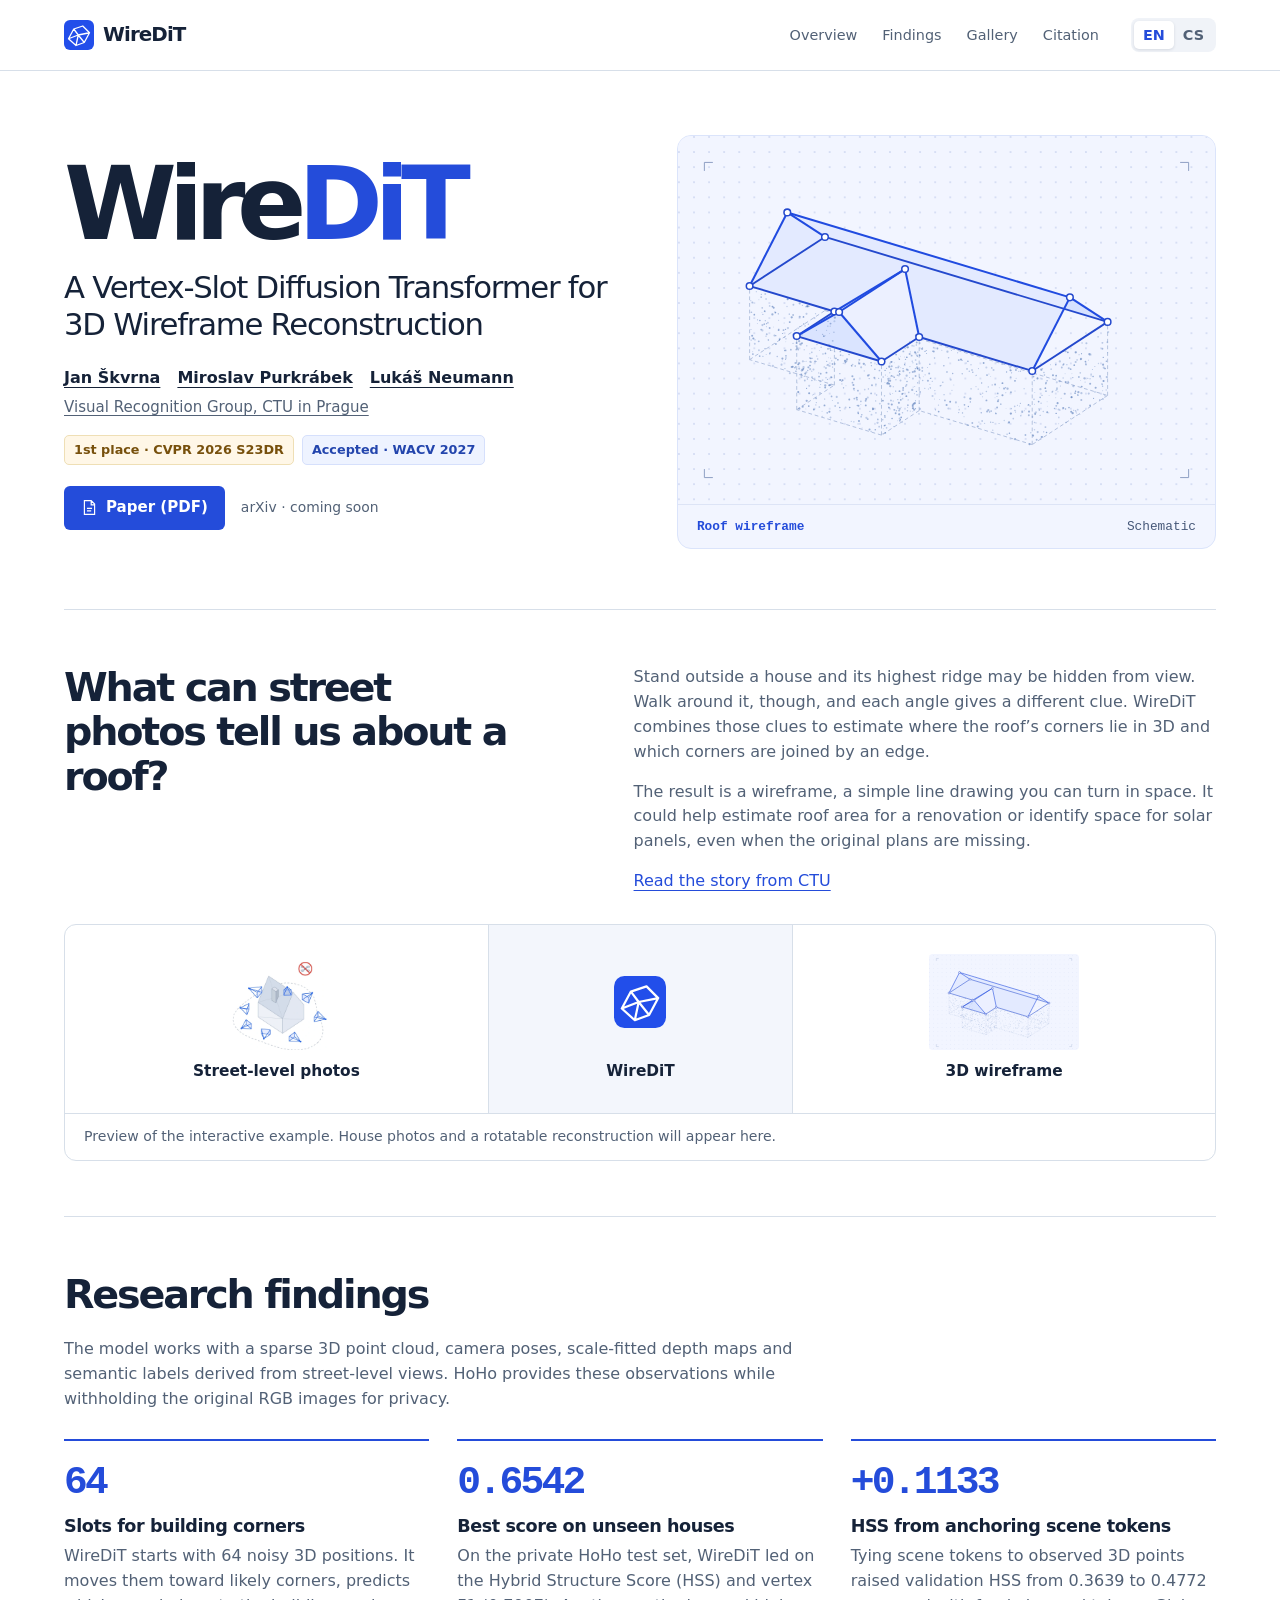
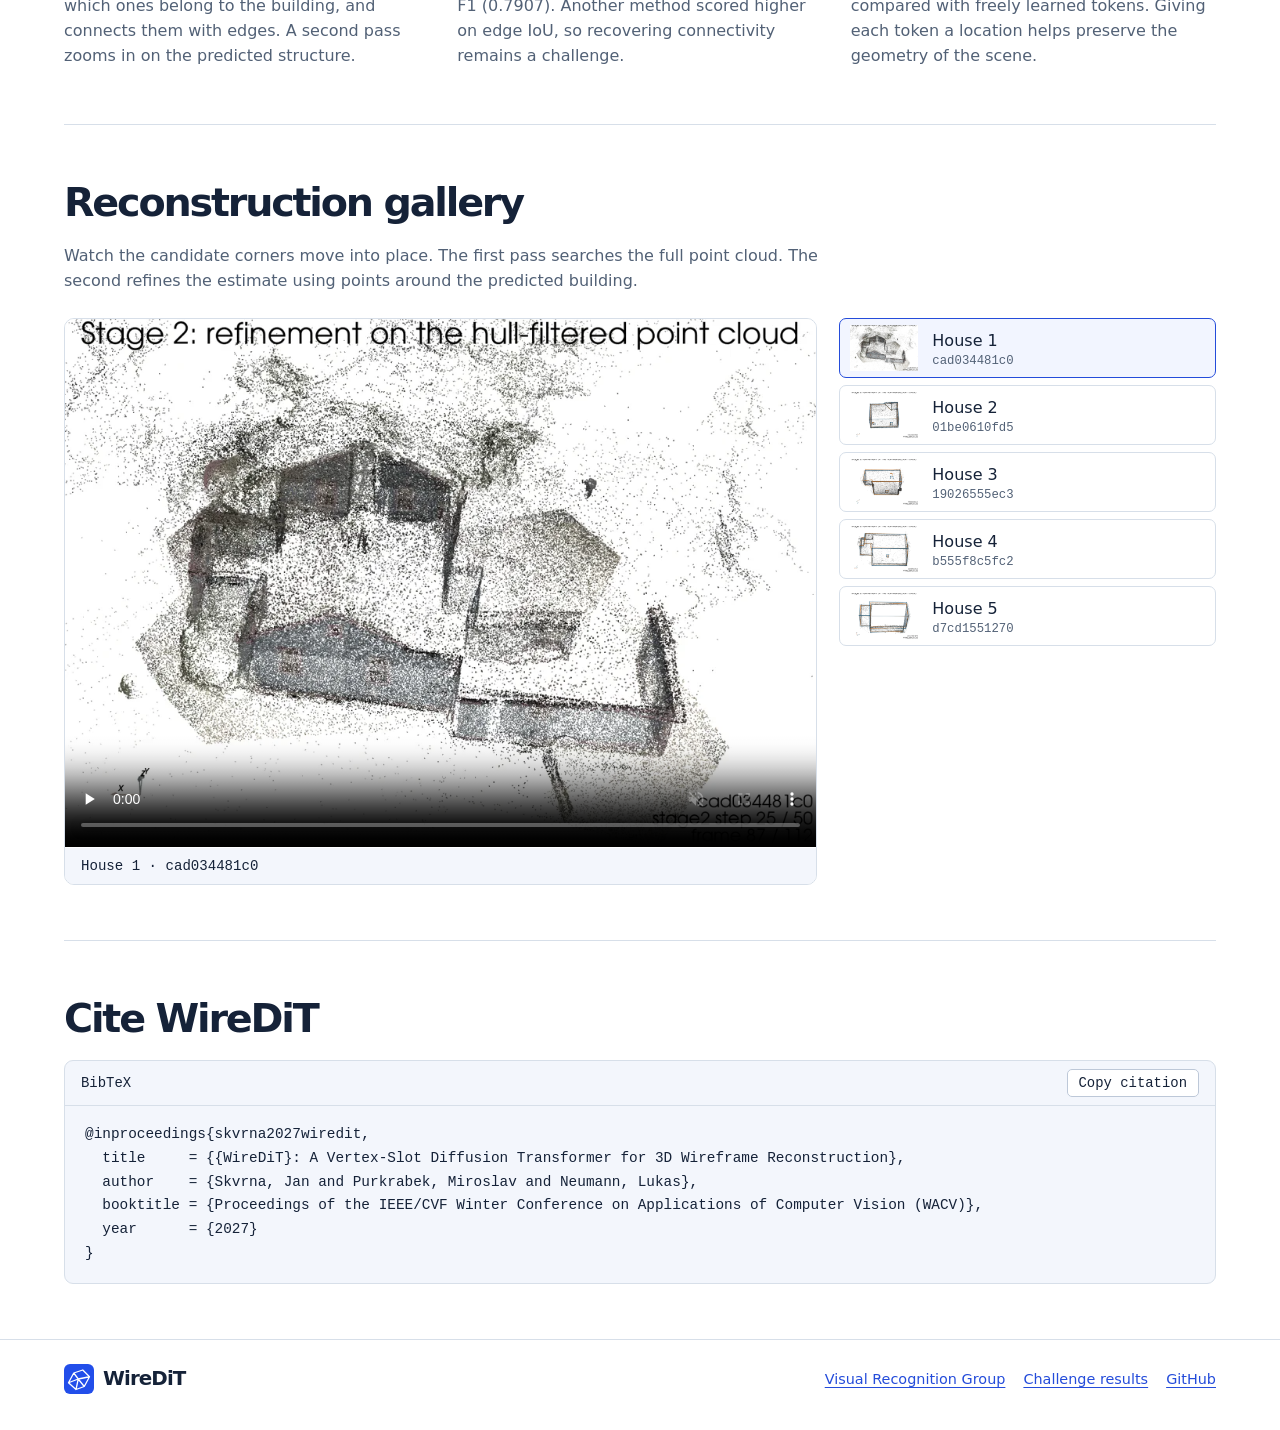
==== index.html @ dc3fe250 "Publish the bilingual WireDiT project website and reconstruction gallery" ====
<!doctype html>
<html lang="en">
<head>
<meta charset="utf-8">
<meta name="viewport" content="width=device-width,initial-scale=1">
<title>WireDiT · A Vertex-Slot Diffusion Transformer for 3D Wireframe Reconstruction</title>
<meta name="description" content="WireDiT reconstructs the corners and edges of a roof from street-level observations. Explore the method and watch it reconstruct five houses.">
<link rel="icon" href="./assets/mark.svg">
<link rel="stylesheet" href="./style.css">
<link rel="canonical" href="/WireDiT/">
<link rel="alternate" hreflang="en" href="/WireDiT/">
<link rel="alternate" hreflang="cs" href="/WireDiT/cs/">
<script src="./language.js">
</script>
<script defer src="./site.js">
</script>
</head>
<body>
<header>
<div class="wrap top">
<a class="brand" href="#top">
<img alt="" src="./assets/mark.svg">WireDiT</a>
<nav aria-label="Page sections">
<a href="#overview">Overview</a>
<a href="#findings">Findings</a>
<a href="#gallery">Gallery</a>
<a href="#citation">Citation</a>
</nav>
<div class="lang" aria-label="Language">
<a data-lang="en" lang="en" aria-label="English" aria-current="true" href="./?lang=en">EN</a>
<a data-lang="cs" lang="cs" aria-label="Čeština"  href="./cs/?lang=cs">CS</a>
</div>
</div>
</header>
<main class="wrap" id="top">
<section class="hero">
<div>
<h1>Wire<span>DiT</span>
</h1>
<p class="subtitle">A Vertex-Slot Diffusion Transformer for 3D Wireframe Reconstruction</p>
<div class="authors">
<a href="https://jskvrna.github.io/">Jan Škvrna</a>
<a href="https://mirapurkrabek.github.io/">Miroslav Purkrábek</a>
<a href="https://cmp.felk.cvut.cz/~neumann/">Lukáš Neumann</a>
</div>
<a class="aff" href="https://vrg.fel.cvut.cz/">Visual Recognition Group, CTU in Prague</a>
<div class="badges">
<a class="badge award" href="https://s23dr.github.io/2026/prizes.html">1st place · CVPR 2026 S23DR</a>
<span class="badge">Accepted · WACV 2027</span>
</div>
<div class="actions">
<a class="button" href="./assets/WireDiT.pdf">
<svg viewBox="0 0 20 20" fill="none" stroke="currentColor" stroke-width="1.4" aria-hidden="true">
<path d="M4 2h8l4 4v12H4z M12 2v5h4M7 11h6m-6 3h5"/>
</svg>Paper (PDF)</a>
<span class="pending">arXiv · coming soon</span>
</div>
</div>
<figure>
<img src="./assets/roof.svg" width="570" height="390" style="height:auto" alt="Axonometric drawing of a gabled roof with connected vertices and a sparse cloud of façade points.">
<figcaption>
<span class="blue-line">Roof wireframe</span>
<span>Schematic</span>
</figcaption>
</figure>
</section>
<section id="overview" class="section">
<div class="intro">
<h2>What can street photos tell us about a roof?</h2>
<div>
<p>Stand outside a house and its highest ridge may be hidden from view. Walk around it, though, and each angle gives a different clue. WireDiT combines those clues to estimate where the roof’s corners lie in 3D and which corners are joined by an edge.</p>
<p>The result is a wireframe, a simple line drawing you can turn in space. It could help estimate roof area for a renovation or identify space for solar panels, even when the original plans are missing.</p>
<a href="https://cyber.felk.cvut.cz/news/phd-students-win-international-competition-with-ai-for-3d-roof-reconstruction/">Read the story from CTU</a>
</div>
</div>
<figure class="pipeline">
<div class="stages">
<div class="stage">
<img src="./assets/paper-capture.webp" alt="">
<b>Street-level photos</b>
</div>
<div class="stage mid">
<img alt="" src="./assets/mark.svg">
<b>WireDiT</b>
</div>
<div class="stage out">
<img src="./assets/roof.svg" alt="">
<b>3D wireframe</b>
</div>
</div>
<figcaption>Preview of the interactive example. House photos and a rotatable reconstruction will appear here.</figcaption>
</figure>
</section>
<section class="section" id="findings">
<h2>Research findings</h2>
<p>The model works with a sparse 3D point cloud, camera poses, scale-fitted depth maps and semantic labels derived from street-level views. HoHo provides these observations while withholding the original RGB images for privacy.</p>
<div class="findings">
<article class="finding">
<strong>64</strong>
<h3>Slots for building corners</h3>
<p>WireDiT starts with 64 noisy 3D positions. It moves them toward likely corners, predicts which ones belong to the building, and connects them with edges. A second pass zooms in on the predicted structure.</p>
</article>
<article class="finding">
<strong>0.6542</strong>
<h3>Best score on unseen houses</h3>
<p>On the private HoHo test set, WireDiT led on the Hybrid Structure Score (HSS) and vertex F1 (0.7907). Another method scored higher on edge IoU, so recovering connectivity remains a challenge.</p>
</article>
<article class="finding">
<strong>+0.1133</strong>
<h3>HSS from anchoring scene tokens</h3>
<p>Tying scene tokens to observed 3D points raised validation HSS from 0.3639 to 0.4772 compared with freely learned tokens. Giving each token a location helps preserve the geometry of the scene.</p>
</article>
</div>
</section>
<section class="section" id="gallery">
<h2>Reconstruction gallery</h2>
<p>Watch the candidate corners move into place. The first pass searches the full point cloud. The second refines the estimate using points around the predicted building.</p>
<div class="gallery" data-assets="./assets/">
<figure class="player">
<video controls playsinline muted loop preload="none" aria-labelledby="scene-title" poster="./assets/cad034481c0.webp" src="./assets/cad034481c0.mp4">
</video>
<figcaption id="scene-title" aria-live="polite">House 1 · cad034481c0</figcaption>
</figure>
<div class="choices" role="group" aria-label="Select a reconstruction">
<button type="button" data-id="cad034481c0" data-label="House 1" aria-pressed="true">
<img alt="" loading="lazy" src="./assets/cad034481c0.webp">
<span>House 1<small>cad034481c0</small>
</span>
</button>
<button type="button" data-id="01be0610fd5" data-label="House 2" aria-pressed="false">
<img alt="" loading="lazy" src="./assets/01be0610fd5.webp">
<span>House 2<small>01be0610fd5</small>
</span>
</button>
<button type="button" data-id="19026555ec3" data-label="House 3" aria-pressed="false">
<img alt="" loading="lazy" src="./assets/19026555ec3.webp">
<span>House 3<small>19026555ec3</small>
</span>
</button>
<button type="button" data-id="b555f8c5fc2" data-label="House 4" aria-pressed="false">
<img alt="" loading="lazy" src="./assets/b555f8c5fc2.webp">
<span>House 4<small>b555f8c5fc2</small>
</span>
</button>
<button type="button" data-id="d7cd1551270" data-label="House 5" aria-pressed="false">
<img alt="" loading="lazy" src="./assets/d7cd1551270.webp">
<span>House 5<small>d7cd1551270</small>
</span>
</button>
</div>
</div>
</section>
<section class="section" id="citation">
<h2>Cite WireDiT</h2>
<div class="citation">
<div class="cithead">
<span>BibTeX</span>
<button id="copy" type="button" data-ok="Copied" data-fail="Select and copy below" aria-live="polite">Copy citation</button>
</div>
<pre id="bib">@inproceedings{skvrna2027wiredit,
  title     = {{WireDiT}: A Vertex-Slot Diffusion Transformer for 3D Wireframe Reconstruction},
  author    = {Skvrna, Jan and Purkrabek, Miroslav and Neumann, Lukas},
  booktitle = {Proceedings of the IEEE/CVF Winter Conference on Applications of Computer Vision (WACV)},
  year      = {2027}
}</pre>
</div>
</section>
</main>
<footer>
<div class="wrap">
<a class="brand" href="#top">
<img alt="" src="./assets/mark.svg">WireDiT</a>
<div class="links">
<a href="https://vrg.fel.cvut.cz/">Visual Recognition Group</a>
<a href="https://s23dr.github.io/2026/prizes.html">Challenge results</a>
<a href="https://github.com/jskvrna/WireDiT">GitHub</a>
</div>
</div>
</footer>
</body>
</html>
---- style.css ----
:root {
  color-scheme:light;
  --ink:#152238;
  --blue:#244cda;
  --muted:#526176;
  --line:#d7dfe9;
  --panel:#f3f6fc;
  --mono:ui-monospace,SFMono-Regular,Consolas,monospace;
}
* {
  box-sizing:border-box;
}
html {
  scroll-behavior:smooth;
  scroll-padding-top:20px;
}
body {
  margin:0;
  background:#fff;
  color:var(--ink);
  font:16px/1.56 system-ui,-apple-system,BlinkMacSystemFont,"Segoe UI",sans-serif;
}
a {
  color:var(--blue);
  text-underline-offset:.22em;
}
a:hover {
  text-decoration:underline;
}
button,a {
  touch-action:manipulation;
}
button {
  cursor:pointer;
  font:inherit;
}
a:focus-visible,button:focus-visible,summary:focus-visible {
  outline:3px solid #f79538;
  outline-offset:4px;
}
.wrap {
  width:min(1180px,90%);
  margin:auto;
}
header {
  border-bottom:1px solid var(--line);
}
.top {
  min-height:70px;
  display:flex;
  align-items:center;
  gap:32px;
}
.brand {
  display:inline-flex;
  align-items:center;
  gap:9px;
  font-weight:780;
  letter-spacing:-.045em;
  color:var(--ink);
  font-size:1.24rem;
  text-decoration:none;
}
.brand img {
  width:30px;
}
nav {
  display:flex;
  gap:25px;
  margin-left:auto;
}
nav a,.lang a {
  color:var(--muted);
  font-size:.9rem;
  text-decoration:none;
}
.lang {
  display:flex;
  padding:3px;
  background:#f0f3f8;
  border-radius:8px;
}
.lang a {
  padding:3px 9px;
  border-radius:5px;
  font-weight:640;
}
.lang [aria-current] {
  color:var(--blue);
  background:white;
  box-shadow:0 1px 3px #15223820;
}
.hero {
  display:grid;
  grid-template-columns:1.03fr 1fr;
  align-items:center;
  gap:5%;
  padding:64px 0 60px;
}
.hero h1 {
  font-size:clamp(4rem,8vw,7.5rem);
  line-height:.98;
  letter-spacing:-.083em;
  margin:0 0 15px;
  font-weight:750;
}
.hero h1 span {
  color:var(--blue);
}
.subtitle {
  font-size:clamp(1.45rem,2.4vw,2.1rem);
  line-height:1.18;
  letter-spacing:-.041em;
  font-weight:540;
  margin:0 0 24px;
  max-width:28ch;
}
.authors {
  display:flex;
  flex-wrap:wrap;
  gap:4px 17px;
}
.authors a {
  font-weight:620;
  color:var(--ink);
}
.aff {
  display:inline-block;
  color:var(--muted);
  font-size:.94rem;
  margin:5px 0 16px;
}
.badges,.actions {
  display:flex;
  gap:8px;
  align-items:center;
  flex-wrap:wrap;
}
.badge {
  font-size:.8rem;
  font-weight:650;
  text-decoration:none;
  border:1px solid #d6e0fc;
  border-radius:5px;
  padding:4px 9px;
  background:#eef3ff;
  color:#2345ad;
}
.award {
  background:#fff7e7;
  border-color:#efdfb5;
  color:#77500c;
}
.actions {
  margin-top:21px;
  gap:16px;
}
.button {
  display:inline-flex;
  align-items:center;
  gap:8px;
  background:var(--blue);
  color:white;
  padding:10px 17px;
  border-radius:6px;
  font-weight:630;
  font-size:.94rem;
  text-decoration:none;
}
.button:hover {
  background:#193bad;
  text-decoration:none;
}
.button svg {
  width:17px;
}
.pending {
  color:var(--muted);
  font-size:.87rem;
}
.hero figure {
  margin:0;
  background:#f2f5ff;
  border:1px solid #dbe4fb;
  border-radius:14px;
  overflow:hidden;
}
.hero figure img {
  width:100%;
  display:block;
}
.hero figcaption {
  padding:12px 19px;
  border-top:1px solid #dde4f6;
  display:flex;
  gap:15px;
  justify-content:space-between;
  font:.8rem/1.5 var(--mono);
  color:#465879;
}
.blue-line {
  font-weight:700;
  color:var(--blue);
}
.section {
  padding:55px 0;
  border-top:1px solid var(--line);
}
h2 {
  font-size:clamp(1.85rem,3.1vw,2.75rem);
  letter-spacing:-.055em;
  line-height:1.12;
  margin:0 0 20px;
  font-weight:670;
}
h3 {
  line-height:1.25;
  letter-spacing:-.025em;
}
.intro {
  display:grid;
  grid-template-columns:1fr 1.22fr;
  gap:8%;
  align-items:start;
}
.intro h2 {
  max-width:18ch;
}
.intro p,.section>p {
  margin:0 0 15px;
  max-width:75ch;
  color:var(--muted);
}
.pipeline {
  margin:30px 0 0;
  border:1px solid var(--line);
  border-radius:12px;
  overflow:hidden;
}
.stages {
  display:grid;
  grid-template-columns:1fr .72fr 1fr;
}
.stage {
  display:flex;
  flex-direction:column;
  align-items:center;
  justify-content:center;
  min-height:188px;
  padding:18px;
  gap:10px;
  text-align:center;
}
.stage+.stage {
  border-left:1px solid var(--line);
}
.stage img {
  height:96px;
  max-width:100%;
  object-fit:contain;
}
.stage.mid {
  background:var(--panel);
}
.stage.mid img {
  height:52px;
  margin:22px 0;
}
.stage b {
  font-size:.96rem;
}
.stage.out img {
  width:150px;
  object-fit:cover;
  border-radius:4px;
}
.pipeline figcaption {
  padding:12px 19px;
  border-top:1px solid var(--line);
  font-size:.88rem;
  color:var(--muted);
}
.findings {
  display:grid;
  grid-template-columns:repeat(3,1fr);
  gap:28px;
  margin-top:27px;
}
.finding {
  border-top:2px solid var(--blue);
  padding-top:18px;
}
.finding strong {
  display:block;
  font:600 clamp(1.8rem,3.1vw,2.75rem)/1.2 var(--mono);
  color:var(--blue);
  letter-spacing:-.07em;
}
.finding h3 {
  font-size:1.1rem;
  margin:10px 0 6px;
}
.finding p {
  margin:0;
  color:var(--muted);
}
.gallery {
  display:grid;
  grid-template-columns:2fr 1fr;
  gap:22px;
  margin-top:24px;
}
.player {
  border:1px solid var(--line);
  border-radius:10px;
  overflow:hidden;
  align-self:start;
  margin:0;
  background:white;
}
.player video {
  display:block;
  width:100%;
  aspect-ratio:1280/900;
}
.player figcaption {
  background:var(--panel);
  padding:10px 16px;
  font: .88rem var(--mono);
}
.choices {
  display:flex;
  flex-direction:column;
  gap:7px;
}
.choices button {
  display:flex;
  align-items:center;
  gap:14px;
  text-align:left;
  border:1px solid var(--line);
  border-radius:7px;
  background:white;
  color:var(--ink);
  padding:6px 10px;
}
.choices button[aria-pressed=true] {
  border-color:var(--blue);
  background:#f2f5ff;
}
.choices img {
  width:68px;
  height:46px;
  object-fit:cover;
}
.choices small {
  display:block;
  color:var(--muted);
  font: .77rem var(--mono);
}
.citation {
  background:var(--panel);
  border:1px solid var(--line);
  border-radius:9px;
  overflow:hidden;
}
.cithead {
  display:flex;
  justify-content:space-between;
  align-items:center;
  border-bottom:1px solid var(--line);
  padding:8px 16px;
  font: .87rem var(--mono);
}
.cithead button {
  background:white;
  border:1px solid #bdc8d8;
  border-radius:5px;
  padding:5px 11px;
  color:var(--ink);
}
pre {
  font: .9rem/1.65 var(--mono);
  padding:17px 20px;
  margin:0;
  white-space:pre-wrap;
  overflow-wrap:anywhere;
}
footer {
  border-top:1px solid var(--line);
  padding:24px 0 35px;
  color:var(--muted);
}
footer .wrap {
  display:flex;
  align-items:center;
  justify-content:space-between;
  gap:18px;
  flex-wrap:wrap;
}
footer a {
  font-size:.9rem;
}
footer .links {
  display:flex;
  gap:18px;
  flex-wrap:wrap;
}
@media(max-width:850px) {
  .hero {
    gap:3%;
    padding:44px 0;
  }
  .findings {
    gap:17px;
  }
  .top {
    gap:18px;
  }
  nav {
    gap:15px;
  }
  .intro {
    gap:4%;
  }
  .gallery {
    grid-template-columns:1.7fr 1fr;
  }
}
@media(max-width:680px) {
  .wrap {
    width:90%;
  }
  .top {
    min-height:58px;
    flex-wrap:wrap;
    gap:0;
  }
  .lang {
    margin-left:auto;
  }
  nav {
    order:3;
    flex-basis:100%;
    justify-content:space-between;
    margin:0;
    padding:7px 0 10px;
    gap:5px;
  }
  .brand,.lang {
    margin-top:9px;
  }
  .hero {
    grid-template-columns:1fr;
    gap:26px;
    padding:36px 0;
  }
  .hero figure {
    width:100%;
  }
  .hero figure img {
    max-height:300px;
  }
  .section {
    padding:36px 0;
  }
  .intro,.gallery,.findings {
    grid-template-columns:1fr;
    gap:15px;
  }
  .intro h2 {
    max-width:none;
    margin-bottom:0;
  }
  .stage {
    padding:8px;
    min-height:125px;
  }
  .stage img {
    height:61px;
  }
  .stage.mid img {
    height:35px;
    margin:13px 0;
  }
  .stage b {
    font-size:.82rem;
  }
  .stages {
    grid-template-columns:1fr .8fr 1fr;
  }
  .choices {
    display:grid;
    grid-template-columns:repeat(auto-fit,minmax(125px,1fr));
  }
  .choices img {
    width:40px;
    height:31px;
  }
  .choices button {
    padding:5px;
    gap:5px;
  }
  .choices small {
    font-size:.65rem;
  }
  .findings {
    gap:24px;
  }
  .authors {
    gap:3px 12px;
  }
}
@media(prefers-reduced-motion:reduce) {
  html {
    scroll-behavior:auto;
  }
}
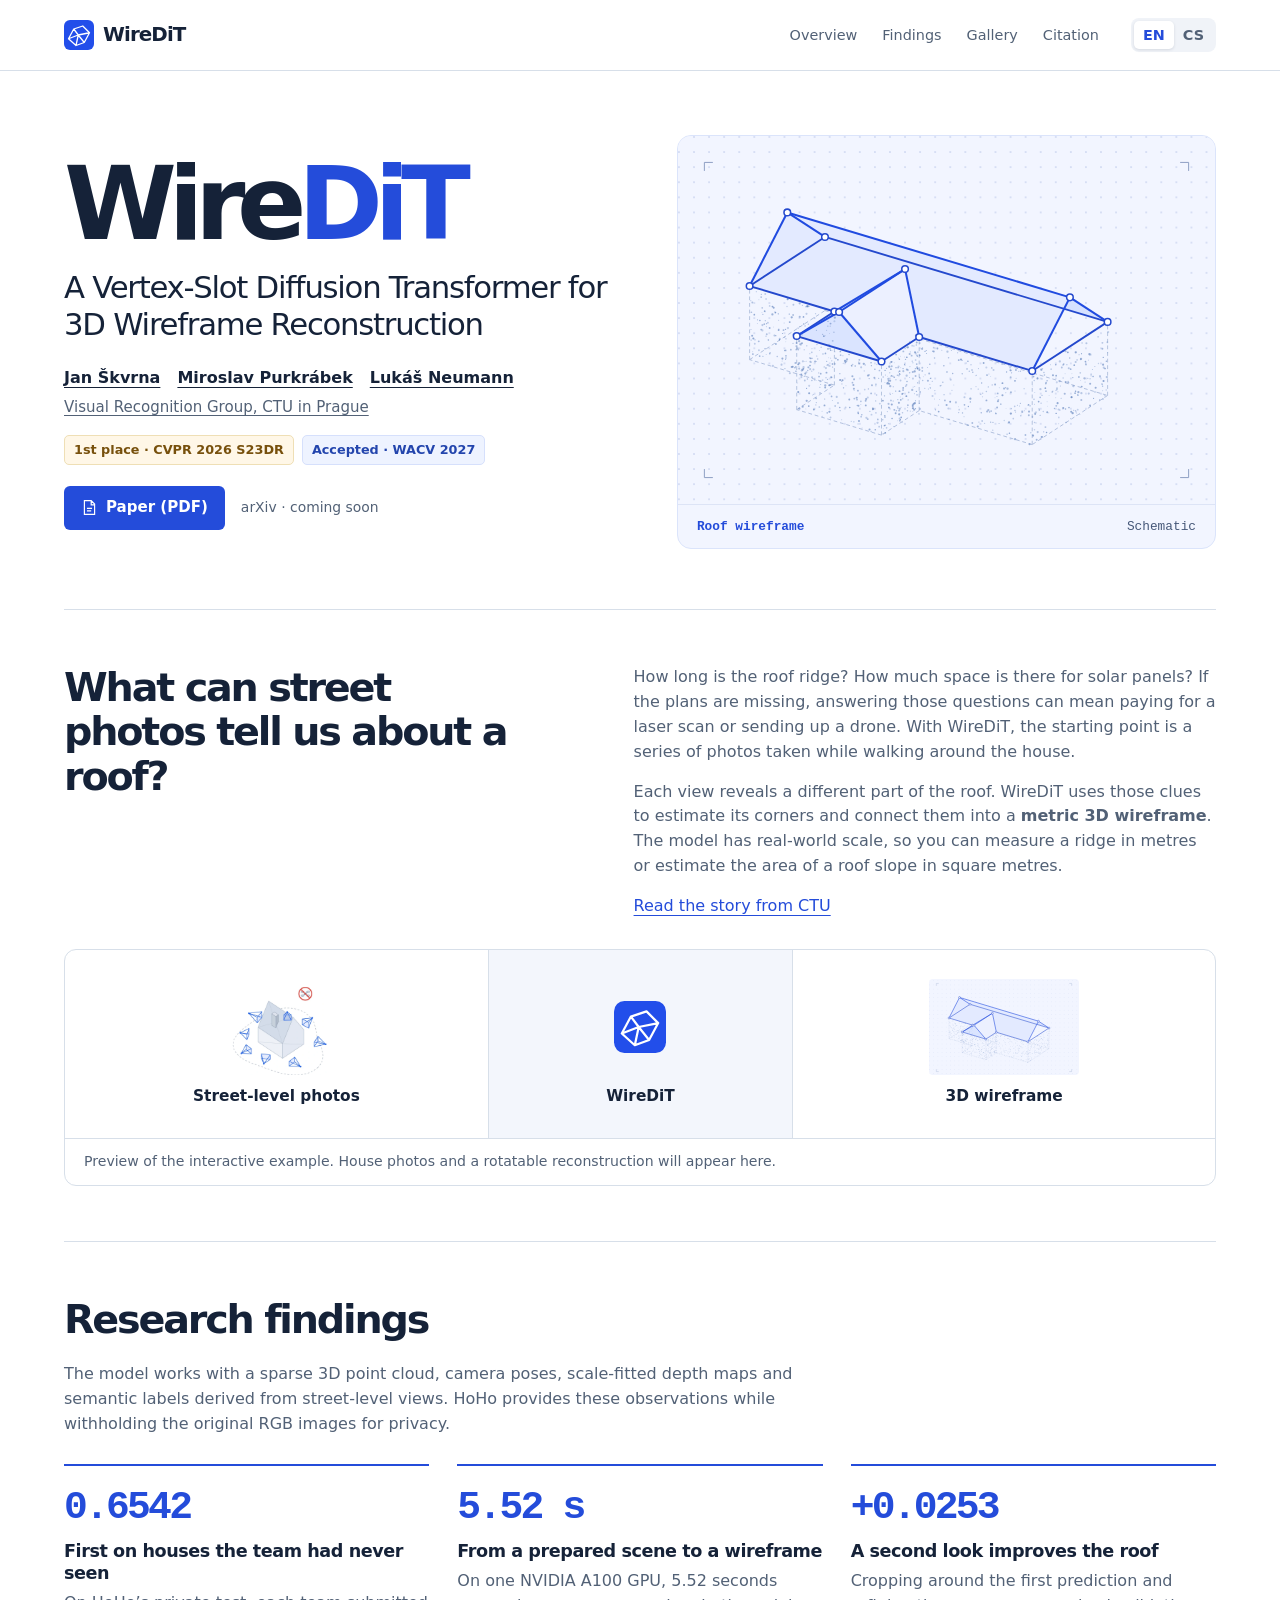
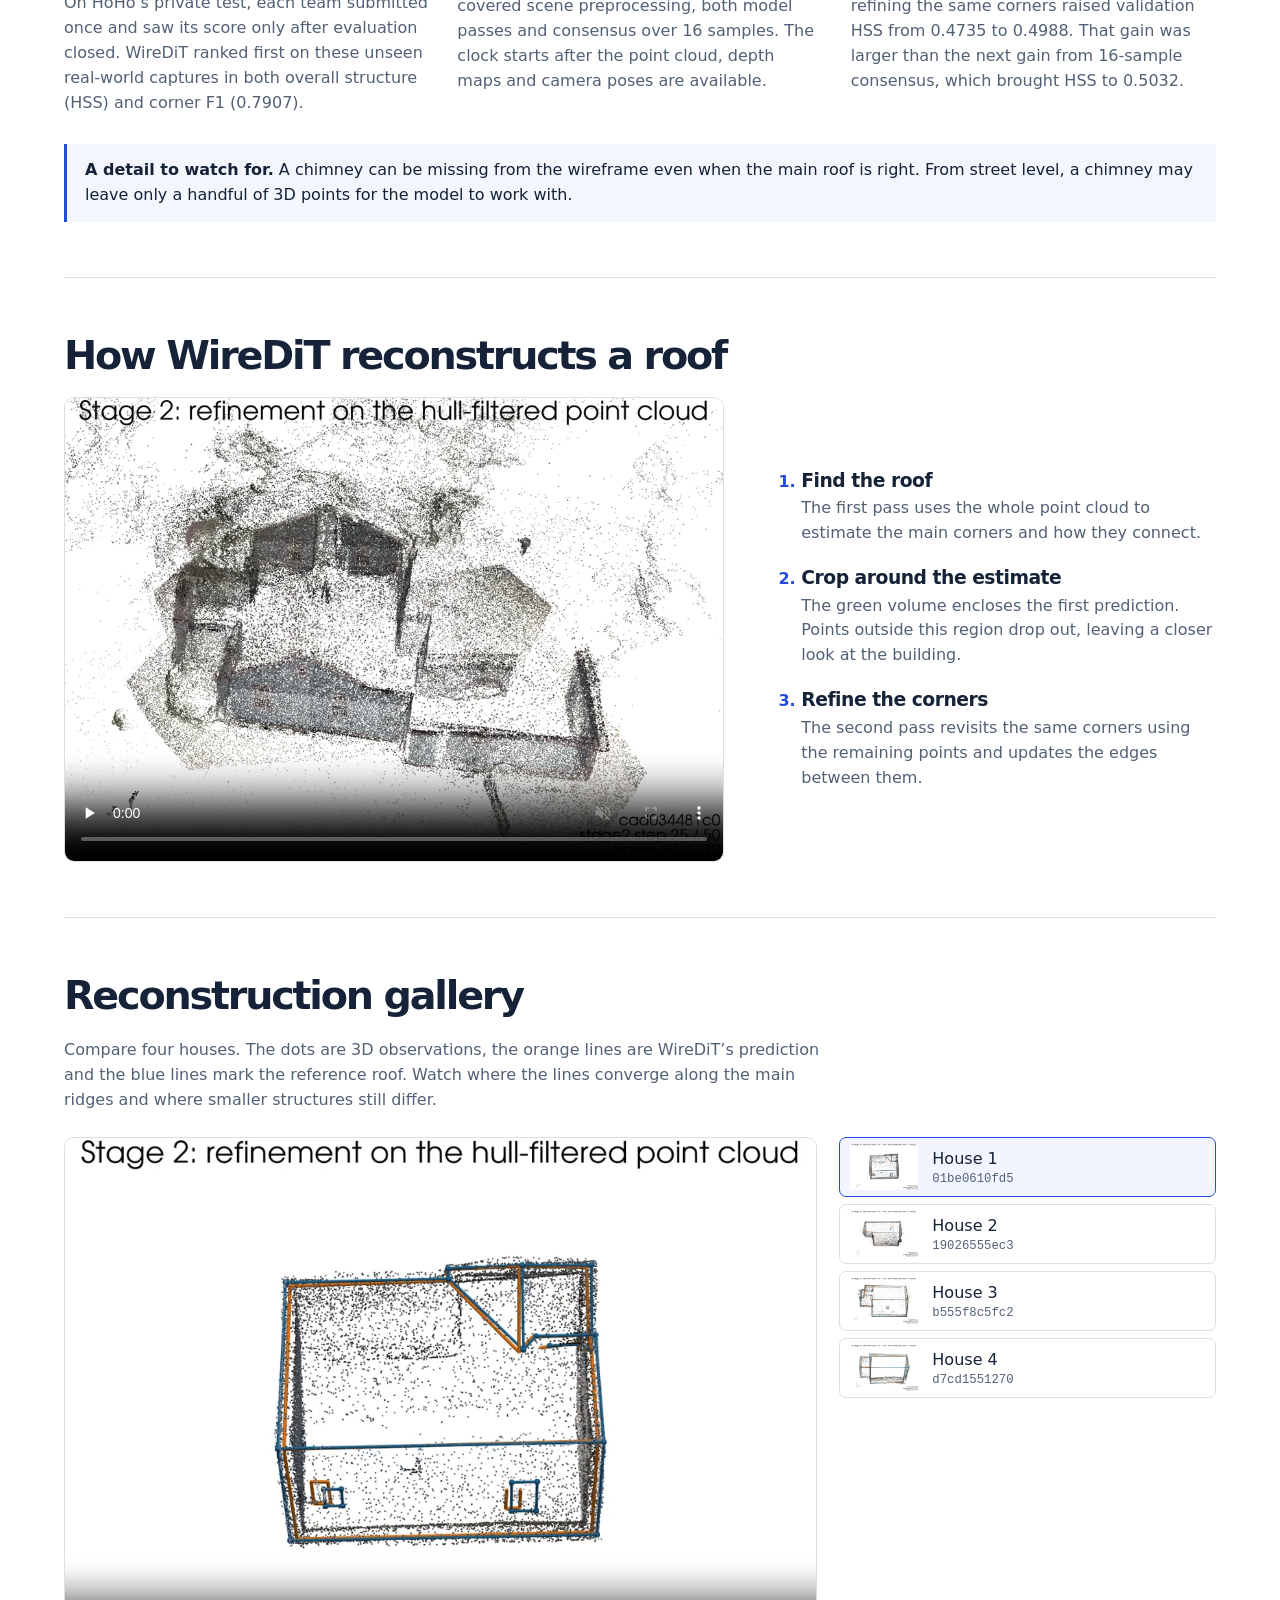
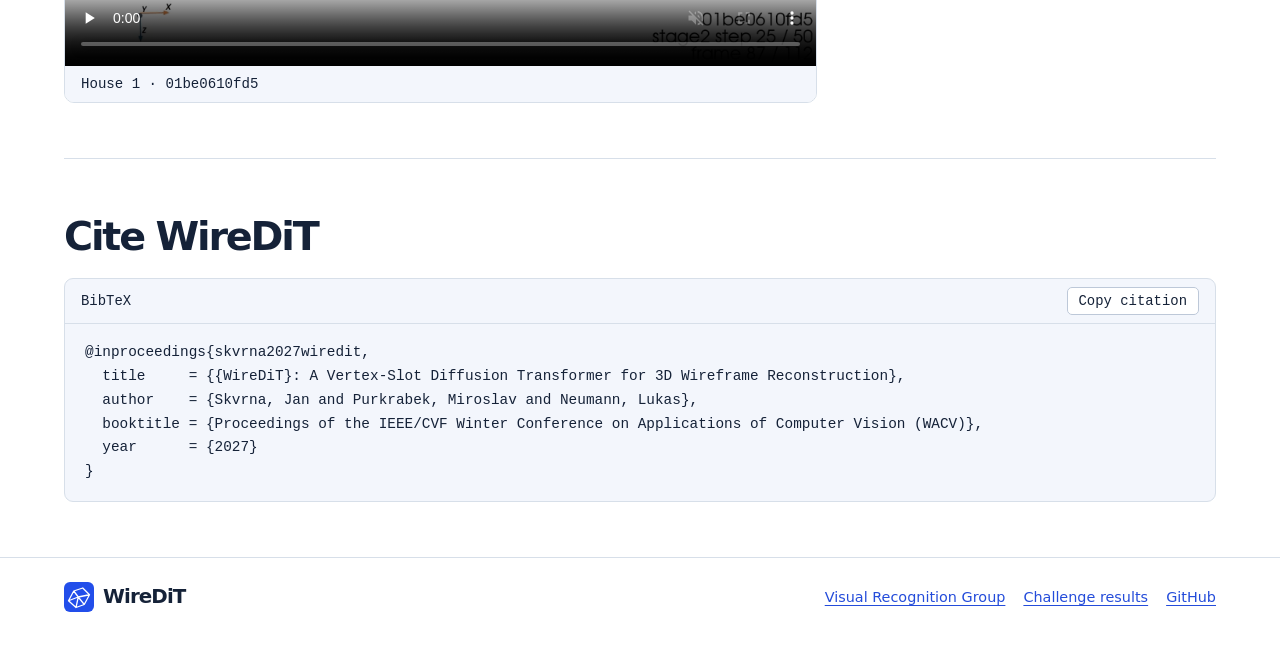
==== commit 24ed3ddc: "Explain metric roof reconstruction and separate the pipeline walkthrough from the gallery" ====
--- a/index.html
+++ b/index.html
@@ -68,8 +68,8 @@
 <div class="intro">
 <h2>What can street photos tell us about a roof?</h2>
 <div>
-<p>Stand outside a house and its highest ridge may be hidden from view. Walk around it, though, and each angle gives a different clue. WireDiT combines those clues to estimate where the roof’s corners lie in 3D and which corners are joined by an edge.</p>
-<p>The result is a wireframe, a simple line drawing you can turn in space. It could help estimate roof area for a renovation or identify space for solar panels, even when the original plans are missing.</p>
+<p>How long is the roof ridge? How much space is there for solar panels? If the plans are missing, answering those questions can mean paying for a laser scan or sending up a drone. With WireDiT, the starting point is a series of photos taken while walking around the house.</p>
+<p>Each view reveals a different part of the roof. WireDiT uses those clues to estimate its corners and connect them into a <strong>metric 3D wireframe</strong>. The model has real-world scale, so you can measure a ridge in metres or estimate the area of a roof slope in square metres.</p>
 <a href="https://cyber.felk.cvut.cz/news/phd-students-win-international-competition-with-ai-for-3d-roof-reconstruction/">Read the story from CTU</a>
 </div>
 </div>
@@ -96,55 +96,58 @@
 <p>The model works with a sparse 3D point cloud, camera poses, scale-fitted depth maps and semantic labels derived from street-level views. HoHo provides these observations while withholding the original RGB images for privacy.</p>
 <div class="findings">
 <article class="finding">
-<strong>64</strong>
-<h3>Slots for building corners</h3>
-<p>WireDiT starts with 64 noisy 3D positions. It moves them toward likely corners, predicts which ones belong to the building, and connects them with edges. A second pass zooms in on the predicted structure.</p>
+<strong>0.6542</strong>
+<h3>First on houses the team had never seen</h3>
+<p>On HoHo’s private test, each team submitted once and saw its score only after evaluation closed. WireDiT ranked first on these unseen real-world captures in both overall structure (HSS) and corner F1 (0.7907).</p>
 </article>
 <article class="finding">
-<strong>0.6542</strong>
-<h3>Best score on unseen houses</h3>
-<p>On the private HoHo test set, WireDiT led on the Hybrid Structure Score (HSS) and vertex F1 (0.7907). Another method scored higher on edge IoU, so recovering connectivity remains a challenge.</p>
+<strong>5.52 s</strong>
+<h3>From a prepared scene to a wireframe</h3>
+<p>On one NVIDIA A100 GPU, 5.52 seconds covered scene preprocessing, both model passes and consensus over 16 samples. The clock starts after the point cloud, depth maps and camera poses are available.</p>
 </article>
 <article class="finding">
-<strong>+0.1133</strong>
-<h3>HSS from anchoring scene tokens</h3>
-<p>Tying scene tokens to observed 3D points raised validation HSS from 0.3639 to 0.4772 compared with freely learned tokens. Giving each token a location helps preserve the geometry of the scene.</p>
+<strong>+0.0253</strong>
+<h3>A second look improves the roof</h3>
+<p>Cropping around the first prediction and refining the same corners raised validation HSS from 0.4735 to 0.4988. That gain was larger than the next gain from 16-sample consensus, which brought HSS to 0.5032.</p>
 </article>
+</div>
+<aside class="limit"><strong>A detail to watch for.</strong> A chimney can be missing from the wireframe even when the main roof is right. From street level, a chimney may leave only a handful of 3D points for the model to work with.</aside>
+</section>
+<section class="section" id="walkthrough">
+<h2 id="walk-title">How WireDiT reconstructs a roof</h2>
+<div class="walkthrough">
+<figure class="player"><video controls playsinline muted loop preload="none" aria-labelledby="walk-title" poster="./assets/cad034481c0.webp" src="./assets/cad034481c0.mp4"></video></figure>
+<ol><li><h3>Find the roof</h3><p>The first pass uses the whole point cloud to estimate the main corners and how they connect.</p></li><li><h3>Crop around the estimate</h3><p>The green volume encloses the first prediction. Points outside this region drop out, leaving a closer look at the building.</p></li><li><h3>Refine the corners</h3><p>The second pass revisits the same corners using the remaining points and updates the edges between them.</p></li></ol>
 </div>
 </section>
 <section class="section" id="gallery">
 <h2>Reconstruction gallery</h2>
-<p>Watch the candidate corners move into place. The first pass searches the full point cloud. The second refines the estimate using points around the predicted building.</p>
+<p>Compare four houses. The dots are 3D observations, the orange lines are WireDiT’s prediction and the blue lines mark the reference roof. Watch where the lines converge along the main ridges and where smaller structures still differ.</p>
 <div class="gallery" data-assets="./assets/">
 <figure class="player">
-<video controls playsinline muted loop preload="none" aria-labelledby="scene-title" poster="./assets/cad034481c0.webp" src="./assets/cad034481c0.mp4">
+<video controls playsinline muted loop preload="none" aria-labelledby="scene-title" poster="./assets/01be0610fd5.webp" src="./assets/01be0610fd5.mp4">
 </video>
-<figcaption id="scene-title" aria-live="polite">House 1 · cad034481c0</figcaption>
+<figcaption id="scene-title" aria-live="polite">House 1 · 01be0610fd5</figcaption>
 </figure>
 <div class="choices" role="group" aria-label="Select a reconstruction">
-<button type="button" data-id="cad034481c0" data-label="House 1" aria-pressed="true">
-<img alt="" loading="lazy" src="./assets/cad034481c0.webp">
-<span>House 1<small>cad034481c0</small>
+<button type="button" data-id="01be0610fd5" data-label="House 1" aria-pressed="true">
+<img alt="" loading="lazy" src="./assets/01be0610fd5.webp">
+<span>House 1<small>01be0610fd5</small>
 </span>
 </button>
-<button type="button" data-id="01be0610fd5" data-label="House 2" aria-pressed="false">
-<img alt="" loading="lazy" src="./assets/01be0610fd5.webp">
-<span>House 2<small>01be0610fd5</small>
+<button type="button" data-id="19026555ec3" data-label="House 2" aria-pressed="false">
+<img alt="" loading="lazy" src="./assets/19026555ec3.webp">
+<span>House 2<small>19026555ec3</small>
 </span>
 </button>
-<button type="button" data-id="19026555ec3" data-label="House 3" aria-pressed="false">
-<img alt="" loading="lazy" src="./assets/19026555ec3.webp">
-<span>House 3<small>19026555ec3</small>
+<button type="button" data-id="b555f8c5fc2" data-label="House 3" aria-pressed="false">
+<img alt="" loading="lazy" src="./assets/b555f8c5fc2.webp">
+<span>House 3<small>b555f8c5fc2</small>
 </span>
 </button>
-<button type="button" data-id="b555f8c5fc2" data-label="House 4" aria-pressed="false">
-<img alt="" loading="lazy" src="./assets/b555f8c5fc2.webp">
-<span>House 4<small>b555f8c5fc2</small>
-</span>
-</button>
-<button type="button" data-id="d7cd1551270" data-label="House 5" aria-pressed="false">
+<button type="button" data-id="d7cd1551270" data-label="House 4" aria-pressed="false">
 <img alt="" loading="lazy" src="./assets/d7cd1551270.webp">
-<span>House 5<small>d7cd1551270</small>
+<span>House 4<small>d7cd1551270</small>
 </span>
 </button>
 </div>
--- a/style.css
+++ b/style.css
@@ -516,3 +516,38 @@
     scroll-behavior:auto;
   }
 }
+.limit {
+  margin-top: 28px;
+  padding: 14px 18px;
+  border-left: 3px solid var(--blue);
+  background: var(--panel);
+}
+.walkthrough {
+  display: grid;
+  grid-template-columns: 1.5fr 1fr;
+  gap: clamp(20px, 4vw, 52px);
+  align-items: center;
+}
+.walkthrough ol {
+  padding-left: 1.6em;
+  margin: 0;
+}
+.walkthrough li::marker {
+  color: var(--blue);
+  font-weight: 650;
+}
+.walkthrough h3 {
+  margin: 0 0 4px;
+}
+.walkthrough li + li {
+  margin-top: 20px;
+}
+.walkthrough p {
+  margin: 0;
+  color: var(--muted);
+}
+@media (max-width: 680px) {
+  .walkthrough {
+    grid-template-columns: 1fr;
+  }
+}
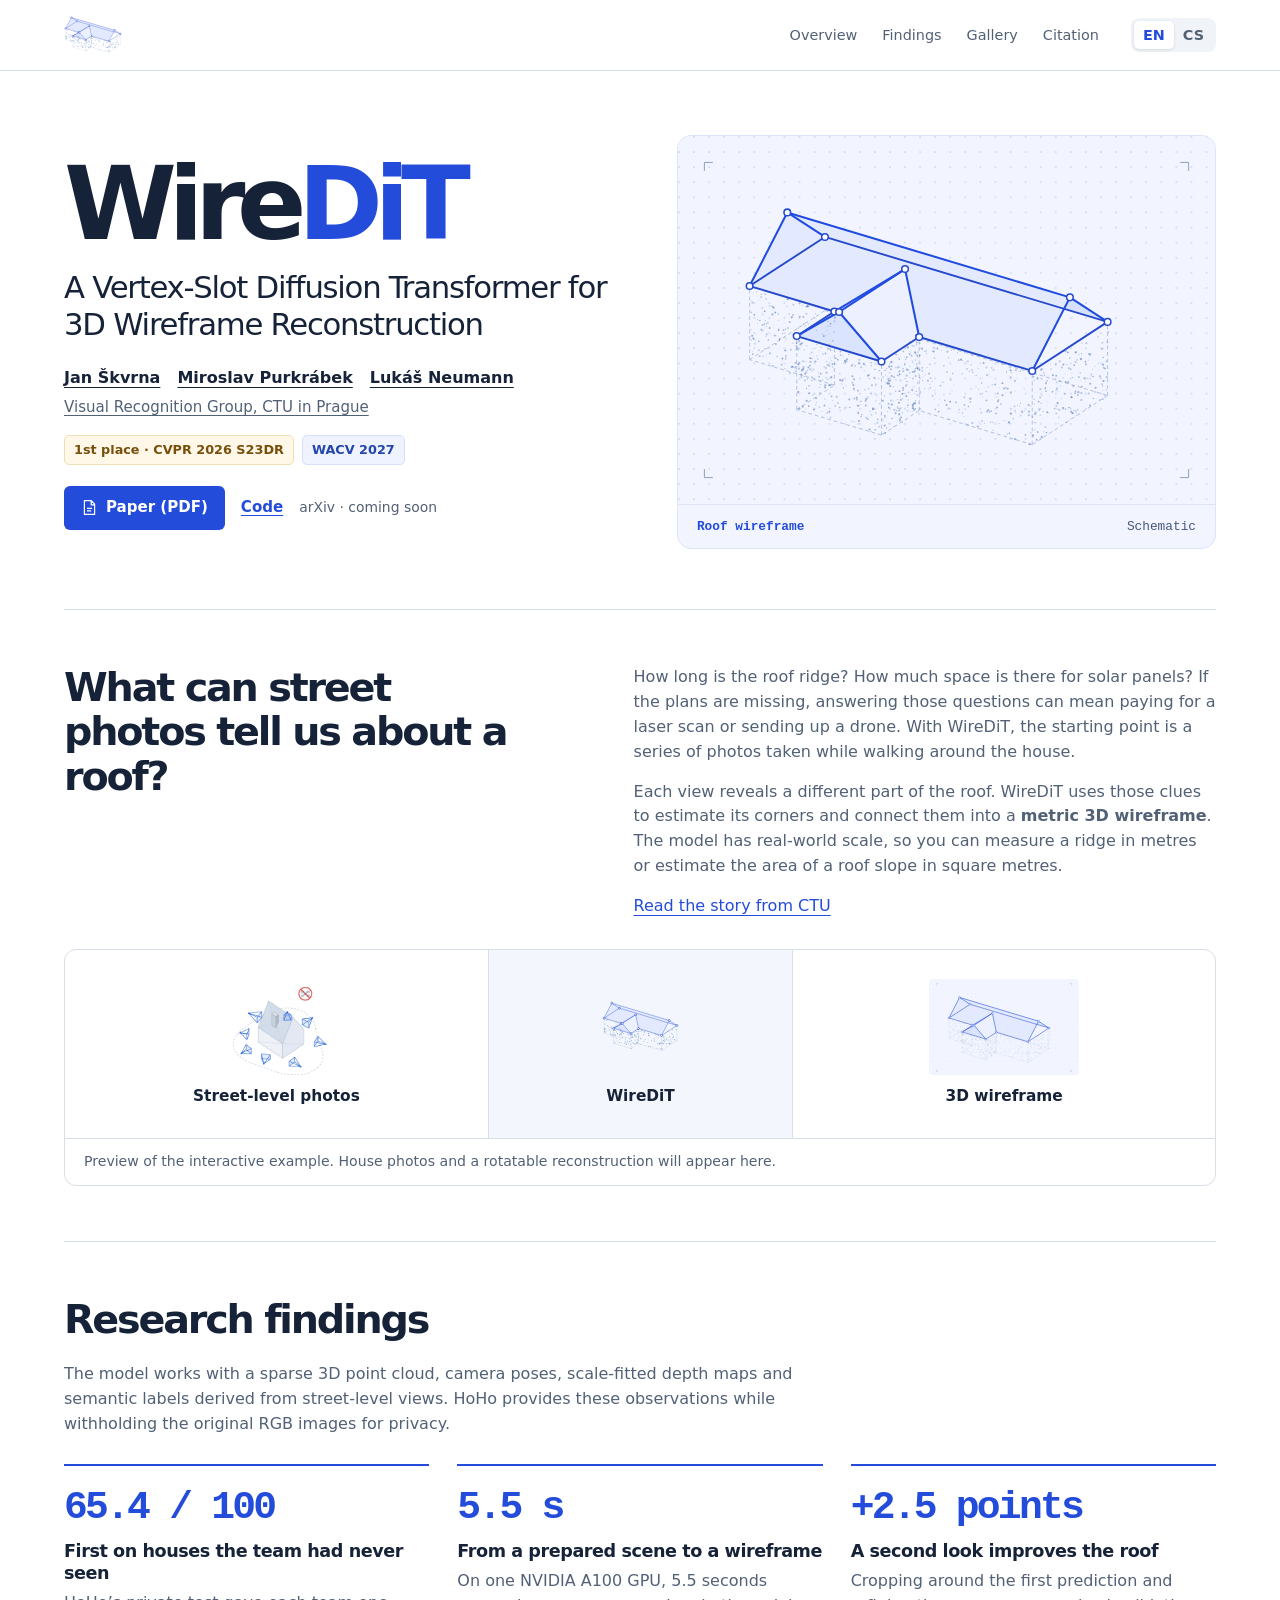
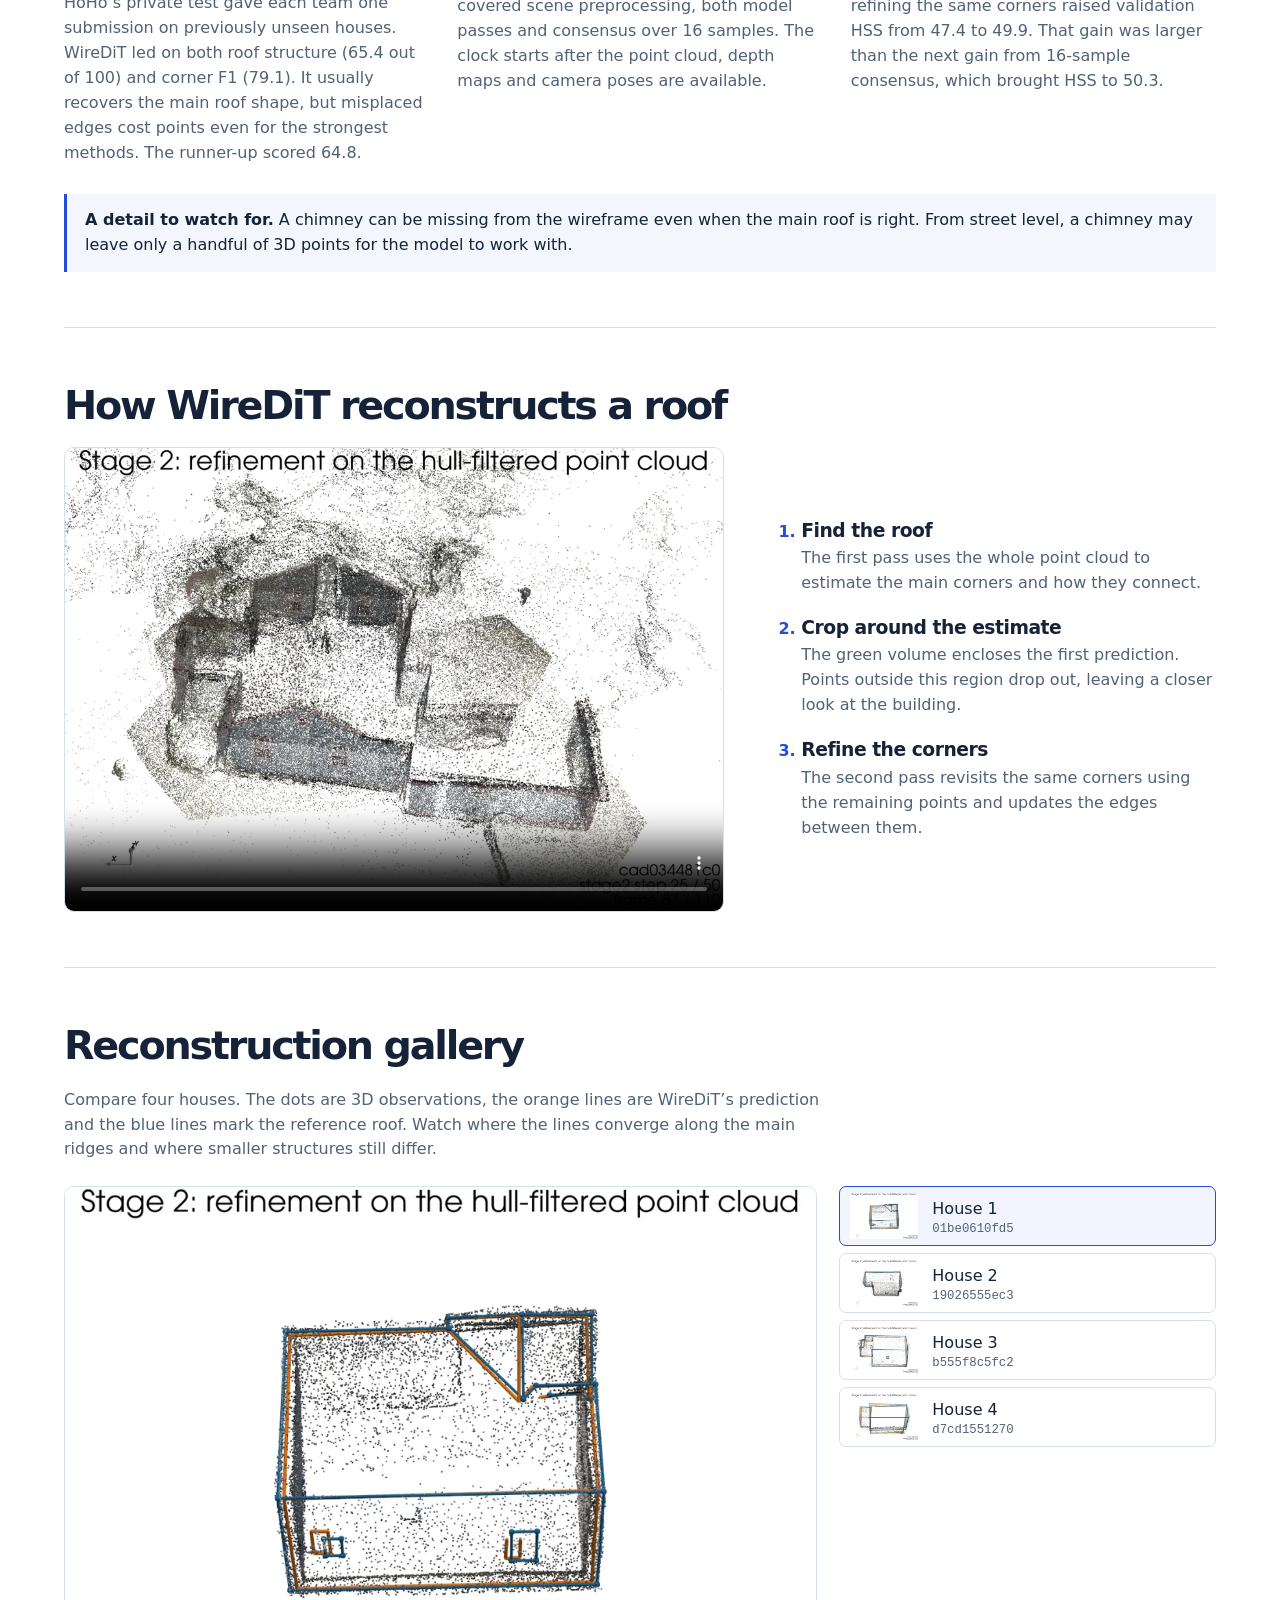
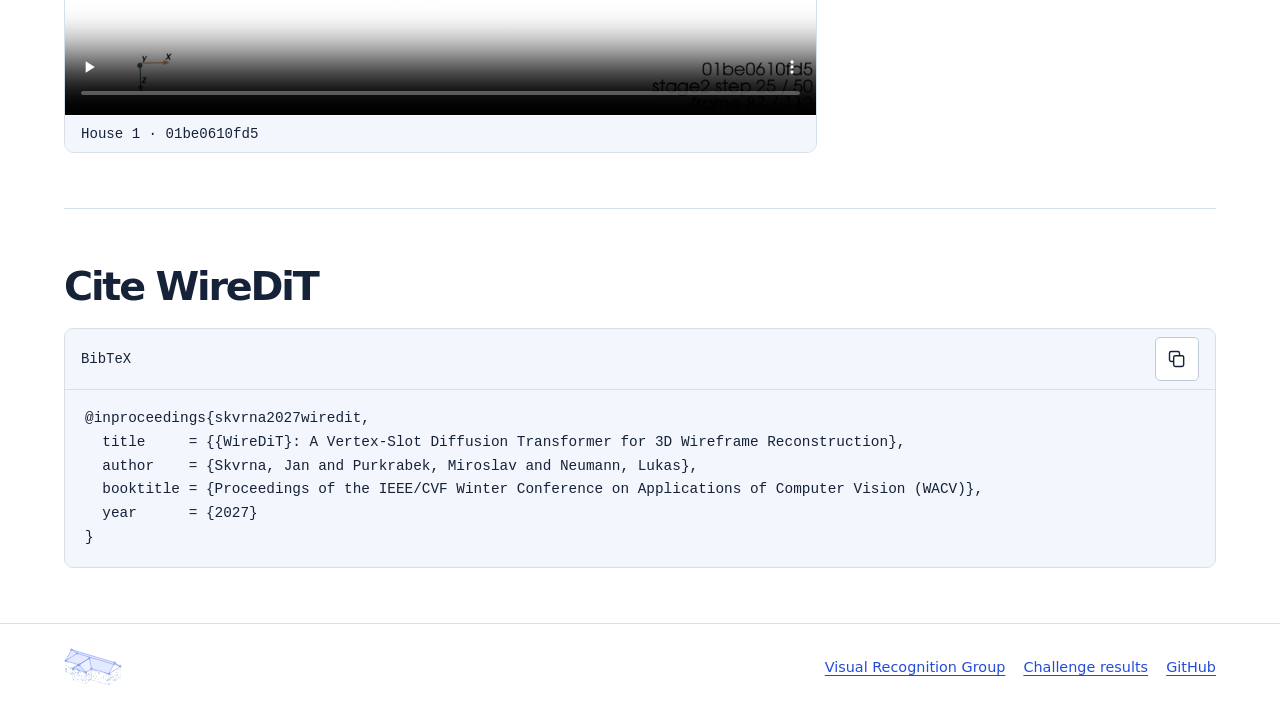
==== commit 4339337f: "Use roof point-cloud branding and clarify benchmark scores in both languages" ====
--- a/index.html
+++ b/index.html
@@ -5,7 +5,7 @@
 <meta name="viewport" content="width=device-width,initial-scale=1">
 <title>WireDiT · A Vertex-Slot Diffusion Transformer for 3D Wireframe Reconstruction</title>
 <meta name="description" content="WireDiT reconstructs the corners and edges of a roof from street-level observations. Explore the method and watch it reconstruct five houses.">
-<link rel="icon" href="./assets/mark.svg">
+<link rel="icon" href="./assets/house.svg">
 <link rel="stylesheet" href="./style.css">
 <link rel="canonical" href="/WireDiT/">
 <link rel="alternate" hreflang="en" href="/WireDiT/">
@@ -18,8 +18,8 @@
 <body>
 <header>
 <div class="wrap top">
-<a class="brand" href="#top">
-<img alt="" src="./assets/mark.svg">WireDiT</a>
+<a class="brand" href="#top" aria-label="WireDiT">
+<img alt="" src="./assets/house.svg"></a>
 <nav aria-label="Page sections">
 <a href="#overview">Overview</a>
 <a href="#findings">Findings</a>
@@ -46,13 +46,14 @@
 <a class="aff" href="https://vrg.fel.cvut.cz/">Visual Recognition Group, CTU in Prague</a>
 <div class="badges">
 <a class="badge award" href="https://s23dr.github.io/2026/prizes.html">1st place · CVPR 2026 S23DR</a>
-<span class="badge">Accepted · WACV 2027</span>
+<span class="badge">WACV 2027</span>
 </div>
 <div class="actions">
 <a class="button" href="./assets/WireDiT.pdf">
 <svg viewBox="0 0 20 20" fill="none" stroke="currentColor" stroke-width="1.4" aria-hidden="true">
 <path d="M4 2h8l4 4v12H4z M12 2v5h4M7 11h6m-6 3h5"/>
 </svg>Paper (PDF)</a>
+<a class="code-link" href="https://huggingface.co/jskvrna/2026_s23dr">Code</a>
 <span class="pending">arXiv · coming soon</span>
 </div>
 </div>
@@ -80,7 +81,7 @@
 <b>Street-level photos</b>
 </div>
 <div class="stage mid">
-<img alt="" src="./assets/mark.svg">
+<img alt="" src="./assets/house.svg">
 <b>WireDiT</b>
 </div>
 <div class="stage out">
@@ -96,19 +97,19 @@
 <p>The model works with a sparse 3D point cloud, camera poses, scale-fitted depth maps and semantic labels derived from street-level views. HoHo provides these observations while withholding the original RGB images for privacy.</p>
 <div class="findings">
 <article class="finding">
-<strong>0.6542</strong>
+<strong>65.4 / 100</strong>
 <h3>First on houses the team had never seen</h3>
-<p>On HoHo’s private test, each team submitted once and saw its score only after evaluation closed. WireDiT ranked first on these unseen real-world captures in both overall structure (HSS) and corner F1 (0.7907).</p>
+<p>HoHo’s private test gave each team one submission on previously unseen houses. WireDiT led on both roof structure (65.4 out of 100) and corner F1 (79.1). It usually recovers the main roof shape, but misplaced edges cost points even for the strongest methods. The runner-up scored 64.8.</p>
 </article>
 <article class="finding">
-<strong>5.52 s</strong>
+<strong>5.5 s</strong>
 <h3>From a prepared scene to a wireframe</h3>
-<p>On one NVIDIA A100 GPU, 5.52 seconds covered scene preprocessing, both model passes and consensus over 16 samples. The clock starts after the point cloud, depth maps and camera poses are available.</p>
+<p>On one NVIDIA A100 GPU, 5.5 seconds covered scene preprocessing, both model passes and consensus over 16 samples. The clock starts after the point cloud, depth maps and camera poses are available.</p>
 </article>
 <article class="finding">
-<strong>+0.0253</strong>
+<strong>+2.5 points</strong>
 <h3>A second look improves the roof</h3>
-<p>Cropping around the first prediction and refining the same corners raised validation HSS from 0.4735 to 0.4988. That gain was larger than the next gain from 16-sample consensus, which brought HSS to 0.5032.</p>
+<p>Cropping around the first prediction and refining the same corners raised validation HSS from 47.4 to 49.9. That gain was larger than the next gain from 16-sample consensus, which brought HSS to 50.3.</p>
 </article>
 </div>
 <aside class="limit"><strong>A detail to watch for.</strong> A chimney can be missing from the wireframe even when the main roof is right. From street level, a chimney may leave only a handful of 3D points for the model to work with.</aside>
@@ -158,7 +159,7 @@
 <div class="citation">
 <div class="cithead">
 <span>BibTeX</span>
-<button id="copy" type="button" data-ok="Copied" data-fail="Select and copy below" aria-live="polite">Copy citation</button>
+<span class="copy-tools"><span id="copy-feedback" role="status"></span><button id="copy" type="button" data-ok="Copied" data-fail="Select and copy below" aria-label="Copy citation" title="Copy citation"><svg width="20" height="20" viewBox="0 0 24 24" fill="none" stroke="currentColor" stroke-width="1.7" aria-hidden="true"><rect x="8" y="8" width="12" height="13" rx="2"/><path d="M15 8V5a2 2 0 0 0-2-2H5a2 2 0 0 0-2 2v8a2 2 0 0 0 2 2h3"/></svg></button></span>
 </div>
 <pre id="bib">@inproceedings{skvrna2027wiredit,
   title     = {{WireDiT}: A Vertex-Slot Diffusion Transformer for 3D Wireframe Reconstruction},
@@ -171,8 +172,8 @@
 </main>
 <footer>
 <div class="wrap">
-<a class="brand" href="#top">
-<img alt="" src="./assets/mark.svg">WireDiT</a>
+<a class="brand" href="#top" aria-label="WireDiT">
+<img alt="" src="./assets/house.svg"></a>
 <div class="links">
 <a href="https://vrg.fel.cvut.cz/">Visual Recognition Group</a>
 <a href="https://s23dr.github.io/2026/prizes.html">Challenge results</a>
--- a/style.css
+++ b/style.css
@@ -551,3 +551,22 @@
     grid-template-columns: 1fr;
   }
 }
+.brand img {
+  width: 58px;
+  display: block;
+}
+.code-link {
+  font-size: .94rem;
+  font-weight: 630;
+}
+.copy-tools {
+  display: inline-flex;
+  align-items: center;
+  gap: .7rem;
+}
+#copy {
+  display: inline-grid;
+  place-items: center;
+  min-height: 44px;
+  min-width: 44px;
+}
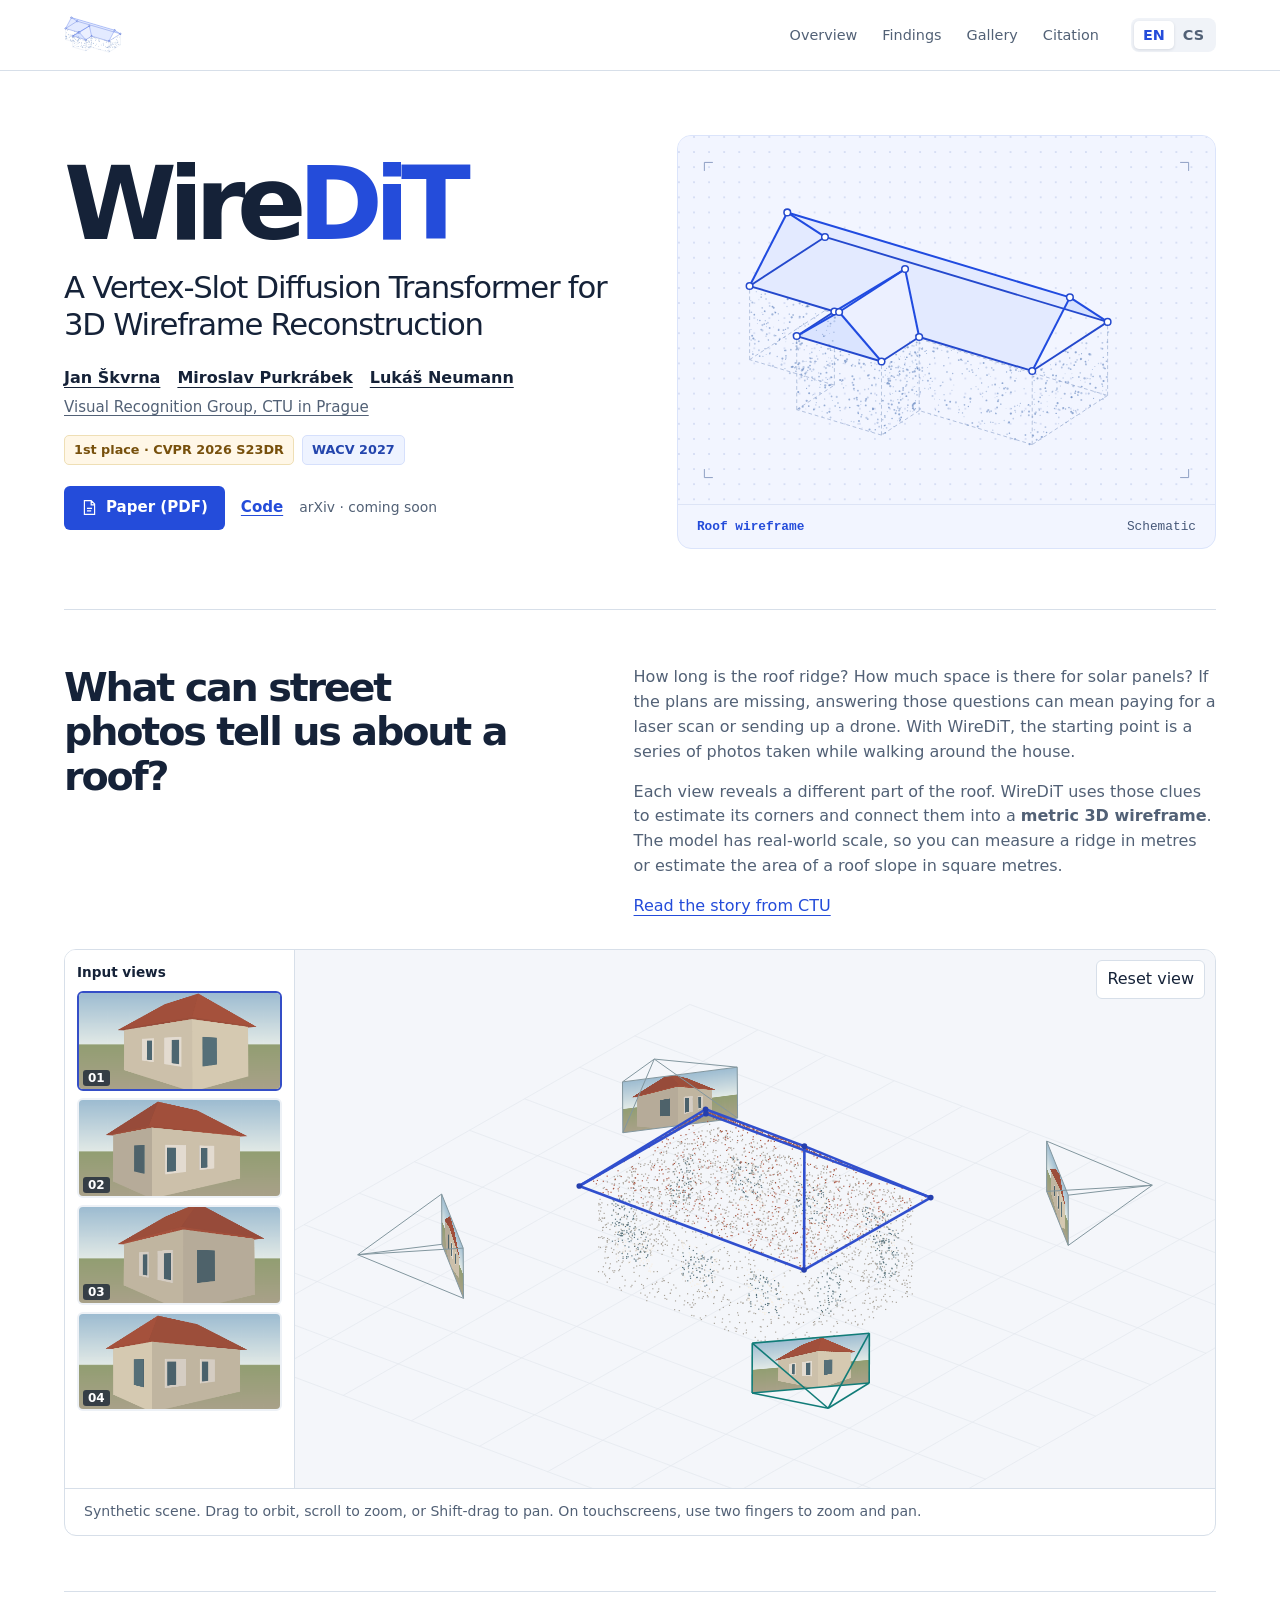
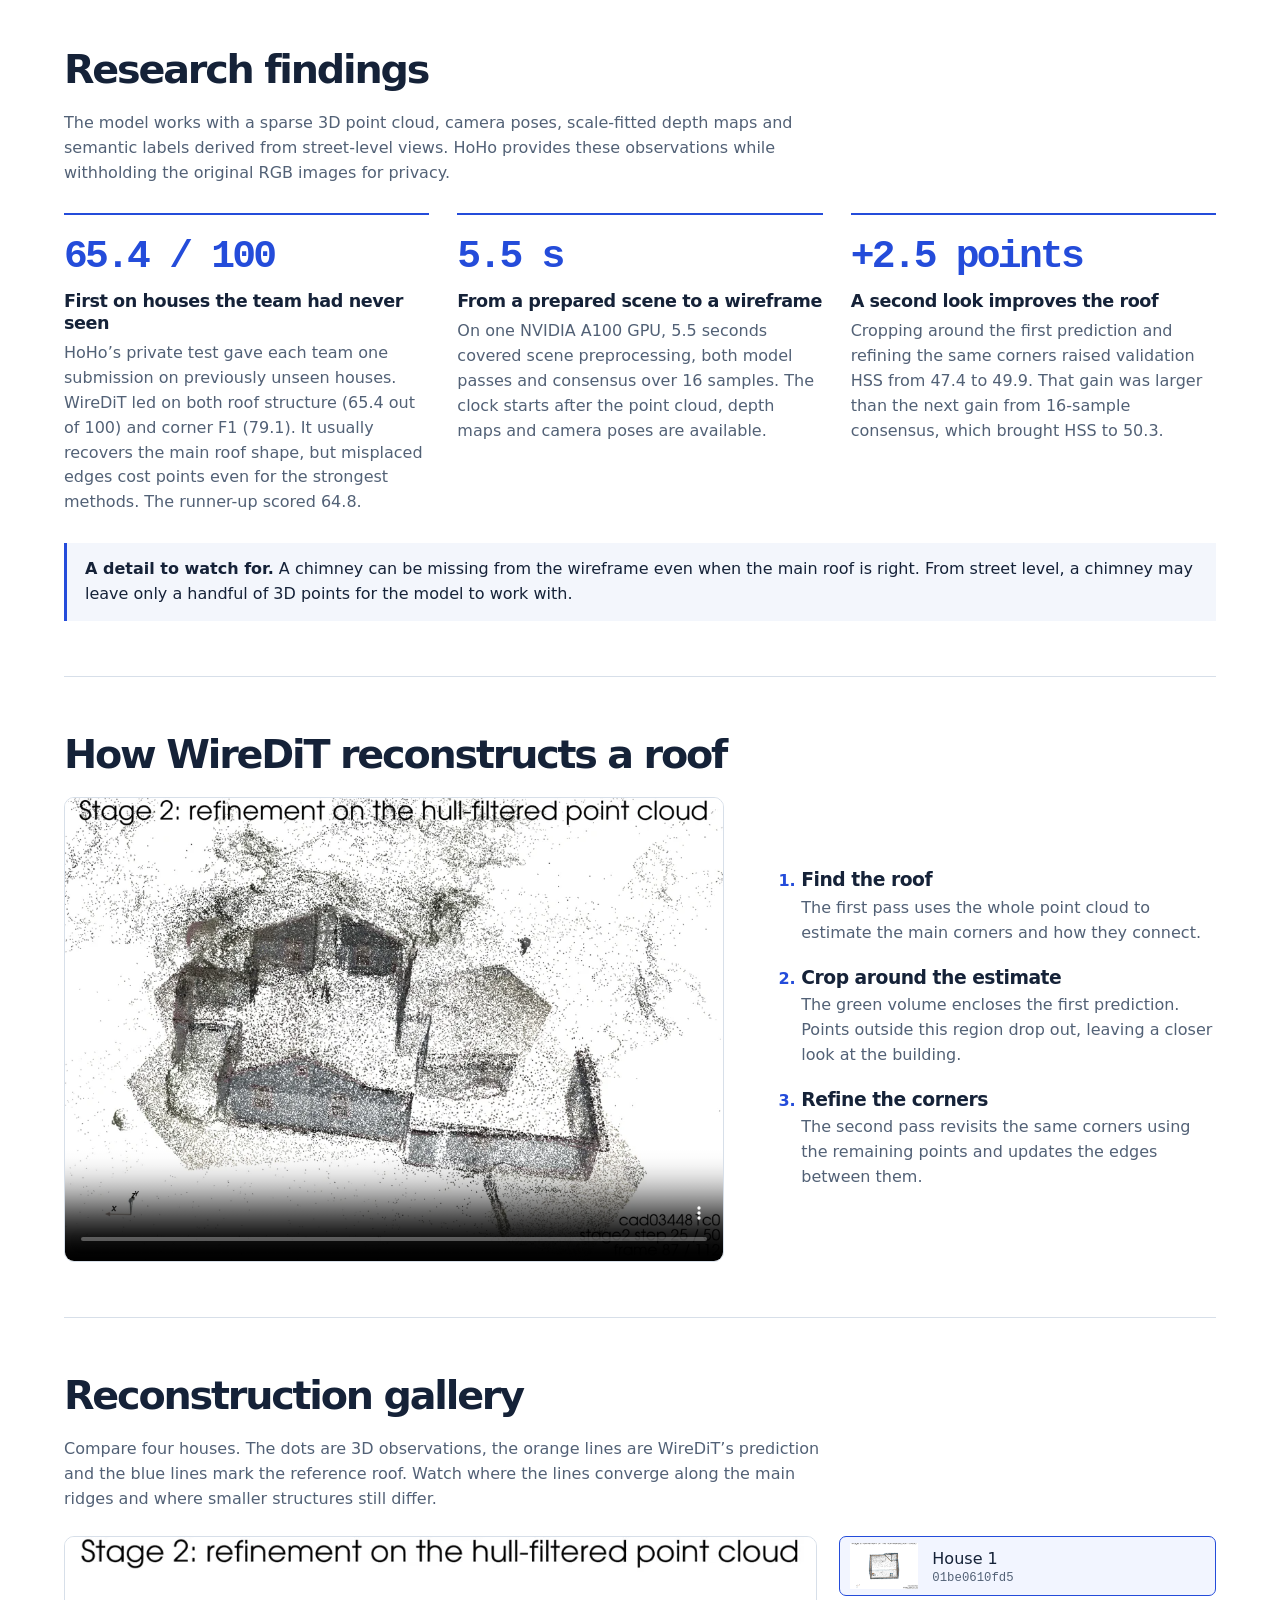
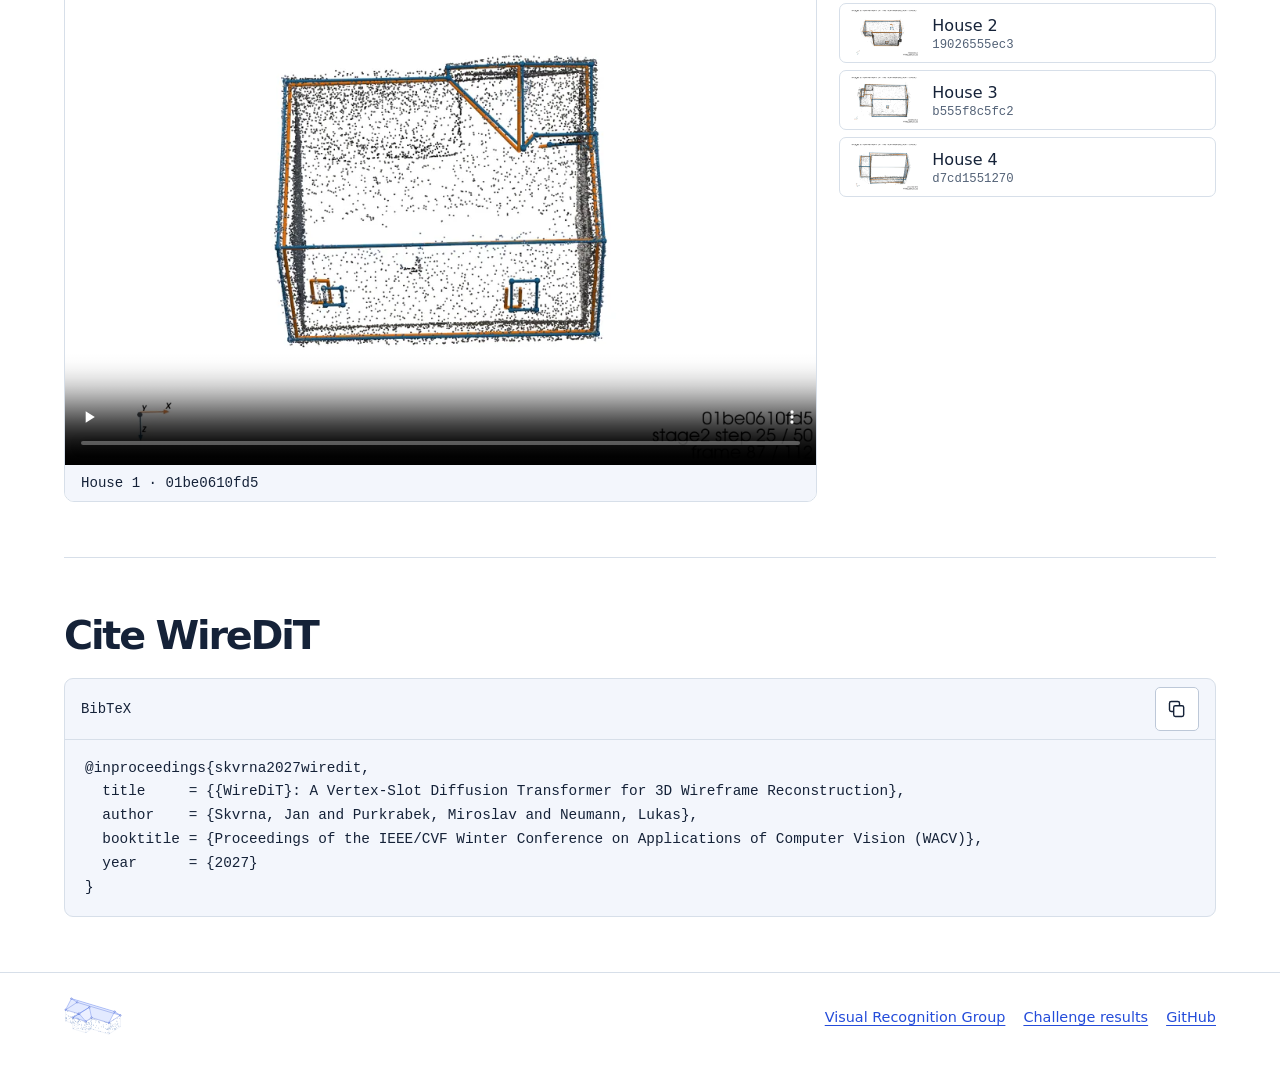
==== commit 86732555: "Replace overview placeholder with an interactive synthetic roof reconstruction" ====
--- a/index.html
+++ b/index.html
@@ -74,23 +74,11 @@
 <a href="https://cyber.felk.cvut.cz/news/phd-students-win-international-competition-with-ai-for-3d-roof-reconstruction/">Read the story from CTU</a>
 </div>
 </div>
-<figure class="pipeline">
-<div class="stages">
-<div class="stage">
-<img src="./assets/paper-capture.webp" alt="">
-<b>Street-level photos</b>
-</div>
-<div class="stage mid">
-<img alt="" src="./assets/house.svg">
-<b>WireDiT</b>
-</div>
-<div class="stage out">
-<img src="./assets/roof.svg" alt="">
-<b>3D wireframe</b>
-</div>
-</div>
-<figcaption>Preview of the interactive example. House photos and a rotatable reconstruction will appear here.</figcaption>
-</figure>
+<figure class="pipeline" id="reconstruction">
+<div class="recon-layout"><div class="recon-rail"><strong>Input views</strong><div class="recon-photos"></div></div>
+<div class="recon-stage"><canvas tabindex="0" aria-label="Interactive 3D reconstruction" aria-describedby="recon-help"></canvas><button type="button" class="recon-reset">Reset view</button></div></div>
+<figcaption id="recon-help">Synthetic scene. Drag to orbit, scroll to zoom, or Shift-drag to pan. On touchscreens, use two fingers to zoom and pan.</figcaption></figure>
+<script defer src="./viewer.js"></script>
 </section>
 <section class="section" id="findings">
 <h2>Research findings</h2>
--- a/style.css
+++ b/style.css
@@ -570,3 +570,17 @@
   min-height: 44px;
   min-width: 44px;
 }
+
+.recon-layout { display:grid; grid-template-columns:20% minmax(0,1fr); background:#f4f6fa; }
+.recon-rail { padding:12px; background:white; border-right:1px solid var(--line); }
+.recon-rail strong { display:block; font-size:.85rem; margin-bottom:8px; }
+.recon-photos { display:grid; gap:7px; }
+.recon-photos button { position:relative; display:block; padding:0; overflow:hidden; border:2px solid transparent; background:#edf1f6; border-radius:6px; cursor:pointer; }
+.recon-photos button[aria-pressed=true] { border-color:#344ec7; }
+.recon-photos canvas { display:block; width:100%; aspect-ratio:2.1; }
+.recon-photos span { position:absolute; bottom:3px; left:4px; color:white; background:#192436c9; padding:1px 5px; border-radius:3px; font:600 12px system-ui; }
+.recon-stage { position:relative; min-height:clamp(340px,42vw,540px); }
+.recon-stage canvas { position:absolute; inset:0; width:100%; height:100%; touch-action:none; cursor:grab; }
+.recon-stage canvas:active { cursor:grabbing; }
+.recon-reset { position:absolute; top:10px; right:10px; border:1px solid var(--line); background:white; color:var(--ink); padding:6px 10px; border-radius:6px; cursor:pointer; }
+@media(max-width:600px){.recon-rail{padding:6px 3px}.recon-rail strong{font-size:.75rem}.recon-photos canvas{aspect-ratio:1.25;object-fit:cover}.recon-layout{grid-template-columns:22% minmax(0,1fr)}}
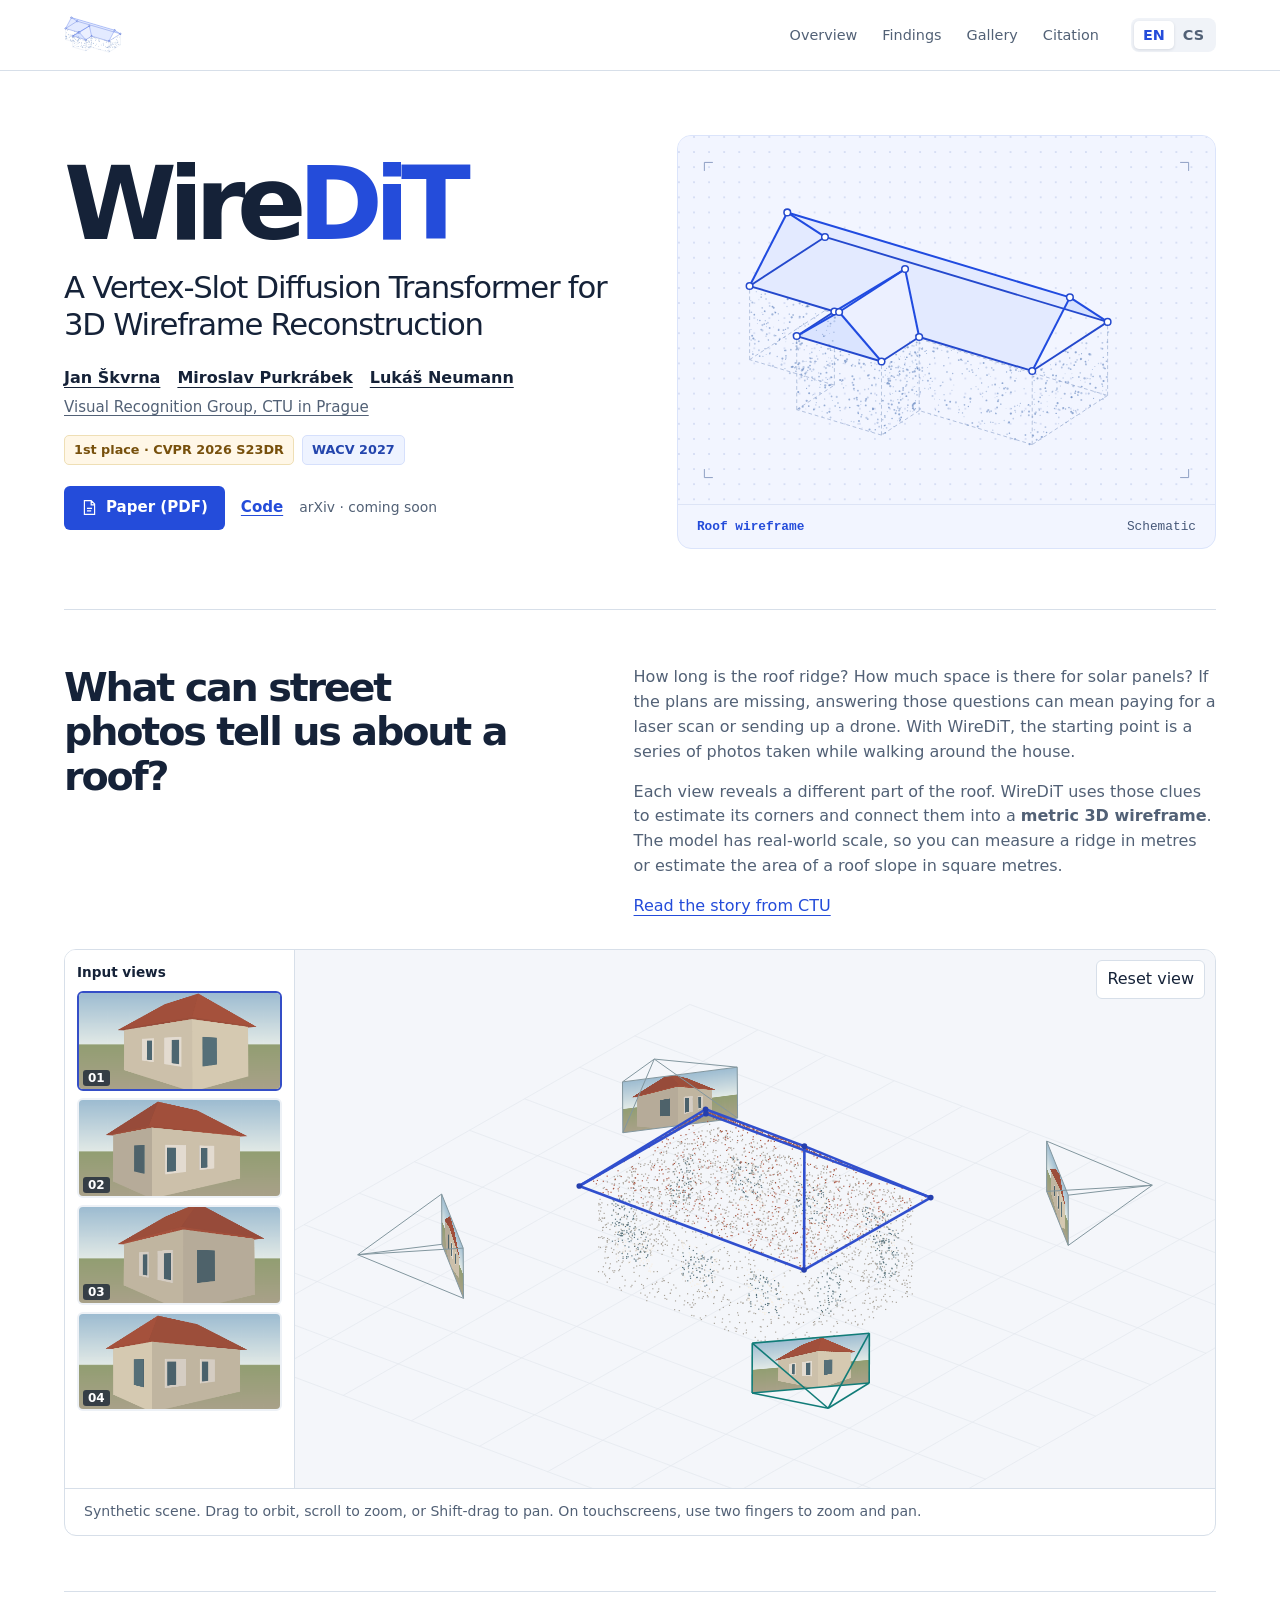
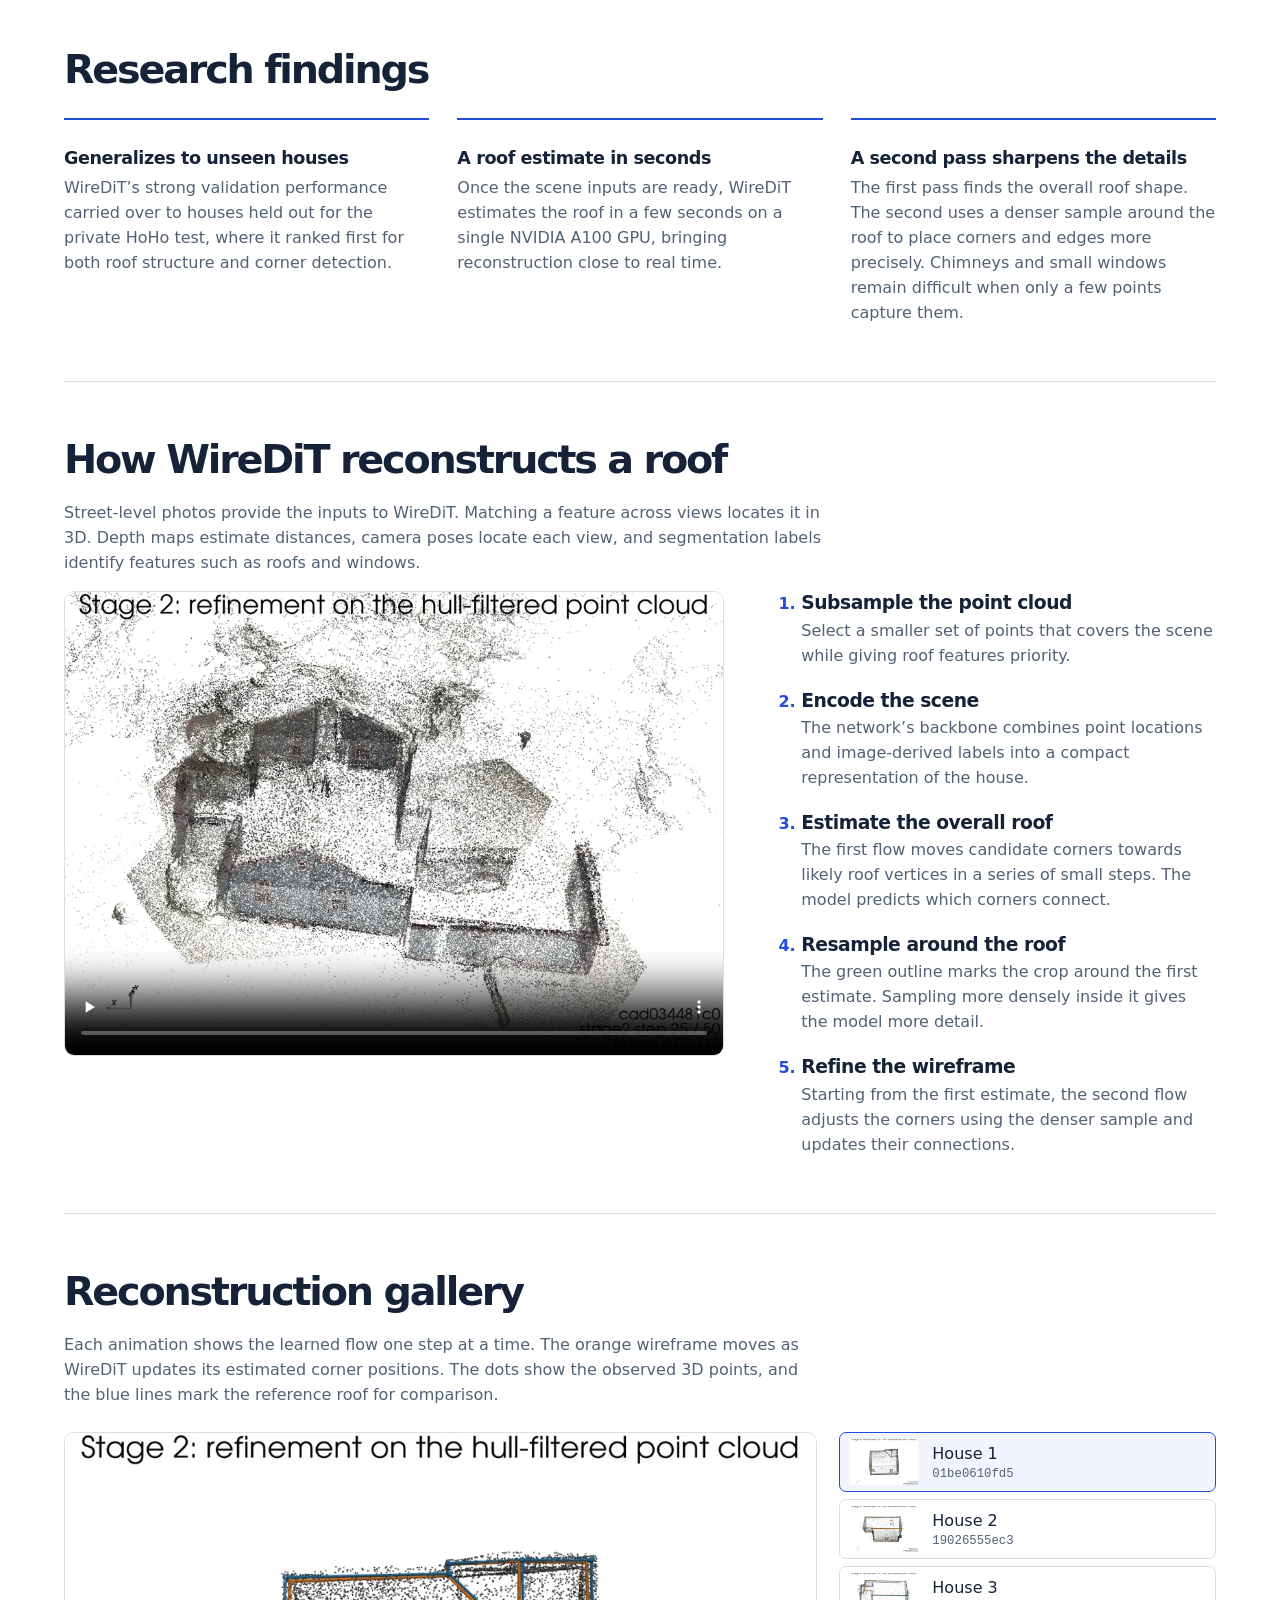
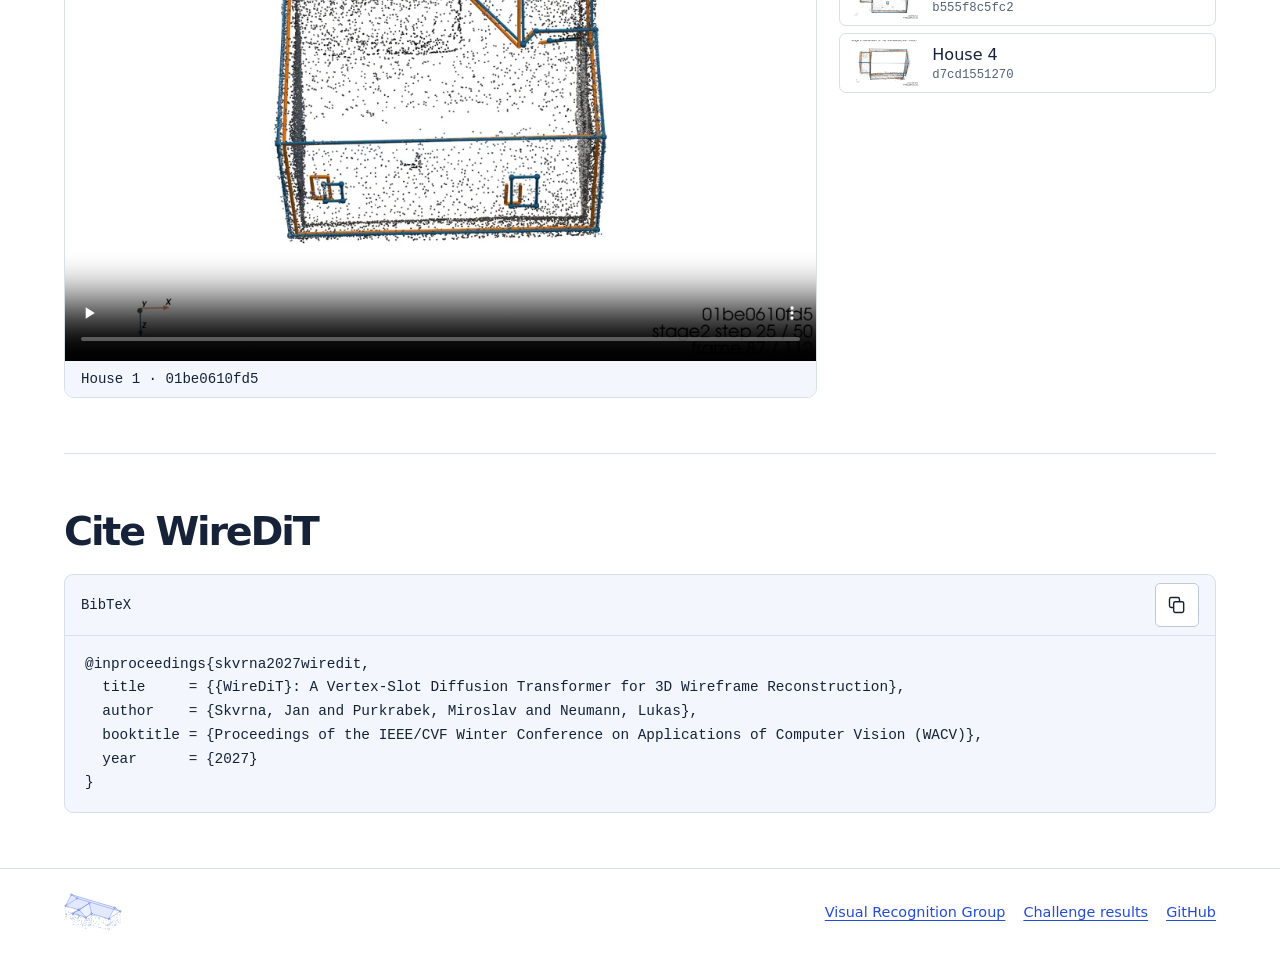
==== commit a9aafc33: "Explain generalization, two-stage reconstruction and gallery motion" ====
--- a/index.html
+++ b/index.html
@@ -82,36 +82,29 @@
 </section>
 <section class="section" id="findings">
 <h2>Research findings</h2>
-<p>The model works with a sparse 3D point cloud, camera poses, scale-fitted depth maps and semantic labels derived from street-level views. HoHo provides these observations while withholding the original RGB images for privacy.</p>
 <div class="findings">
-<article class="finding">
-<strong>65.4 / 100</strong>
-<h3>First on houses the team had never seen</h3>
-<p>HoHo’s private test gave each team one submission on previously unseen houses. WireDiT led on both roof structure (65.4 out of 100) and corner F1 (79.1). It usually recovers the main roof shape, but misplaced edges cost points even for the strongest methods. The runner-up scored 64.8.</p>
-</article>
-<article class="finding">
-<strong>5.5 s</strong>
-<h3>From a prepared scene to a wireframe</h3>
-<p>On one NVIDIA A100 GPU, 5.5 seconds covered scene preprocessing, both model passes and consensus over 16 samples. The clock starts after the point cloud, depth maps and camera poses are available.</p>
-</article>
-<article class="finding">
-<strong>+2.5 points</strong>
-<h3>A second look improves the roof</h3>
-<p>Cropping around the first prediction and refining the same corners raised validation HSS from 47.4 to 49.9. That gain was larger than the next gain from 16-sample consensus, which brought HSS to 50.3.</p>
-</article>
+<article class="finding"><h3>Generalizes to unseen houses</h3><p>WireDiT’s strong validation performance carried over to houses held out for the private HoHo test, where it ranked first for both roof structure and corner detection.</p></article>
+<article class="finding"><h3>A roof estimate in seconds</h3><p>Once the scene inputs are ready, WireDiT estimates the roof in a few seconds on a single NVIDIA A100 GPU, bringing reconstruction close to real time.</p></article>
+<article class="finding"><h3>A second pass sharpens the details</h3><p>The first pass finds the overall roof shape. The second uses a denser sample around the roof to place corners and edges more precisely. Chimneys and small windows remain difficult when only a few points capture them.</p></article>
 </div>
-<aside class="limit"><strong>A detail to watch for.</strong> A chimney can be missing from the wireframe even when the main roof is right. From street level, a chimney may leave only a handful of 3D points for the model to work with.</aside>
 </section>
 <section class="section" id="walkthrough">
 <h2 id="walk-title">How WireDiT reconstructs a roof</h2>
+<p>Street-level photos provide the inputs to WireDiT. Matching a feature across views locates it in 3D. Depth maps estimate distances, camera poses locate each view, and segmentation labels identify features such as roofs and windows.</p>
 <div class="walkthrough">
 <figure class="player"><video controls playsinline muted loop preload="none" aria-labelledby="walk-title" poster="./assets/cad034481c0.webp" src="./assets/cad034481c0.mp4"></video></figure>
-<ol><li><h3>Find the roof</h3><p>The first pass uses the whole point cloud to estimate the main corners and how they connect.</p></li><li><h3>Crop around the estimate</h3><p>The green volume encloses the first prediction. Points outside this region drop out, leaving a closer look at the building.</p></li><li><h3>Refine the corners</h3><p>The second pass revisits the same corners using the remaining points and updates the edges between them.</p></li></ol>
+<ol>
+<li><h3>Subsample the point cloud</h3><p>Select a smaller set of points that covers the scene while giving roof features priority.</p></li>
+<li><h3>Encode the scene</h3><p>The network’s backbone combines point locations and image-derived labels into a compact representation of the house.</p></li>
+<li><h3>Estimate the overall roof</h3><p>The first flow moves candidate corners towards likely roof vertices in a series of small steps. The model predicts which corners connect.</p></li>
+<li><h3>Resample around the roof</h3><p>The green outline marks the crop around the first estimate. Sampling more densely inside it gives the model more detail.</p></li>
+<li><h3>Refine the wireframe</h3><p>Starting from the first estimate, the second flow adjusts the corners using the denser sample and updates their connections.</p></li>
+</ol>
 </div>
 </section>
 <section class="section" id="gallery">
 <h2>Reconstruction gallery</h2>
-<p>Compare four houses. The dots are 3D observations, the orange lines are WireDiT’s prediction and the blue lines mark the reference roof. Watch where the lines converge along the main ridges and where smaller structures still differ.</p>
+<p>Each animation shows the learned flow one step at a time. The orange wireframe moves as WireDiT updates its estimated corner positions. The dots show the observed 3D points, and the blue lines mark the reference roof for comparison.</p>
 <div class="gallery" data-assets="./assets/">
 <figure class="player">
 <video controls playsinline muted loop preload="none" aria-labelledby="scene-title" poster="./assets/01be0610fd5.webp" src="./assets/01be0610fd5.mp4">
